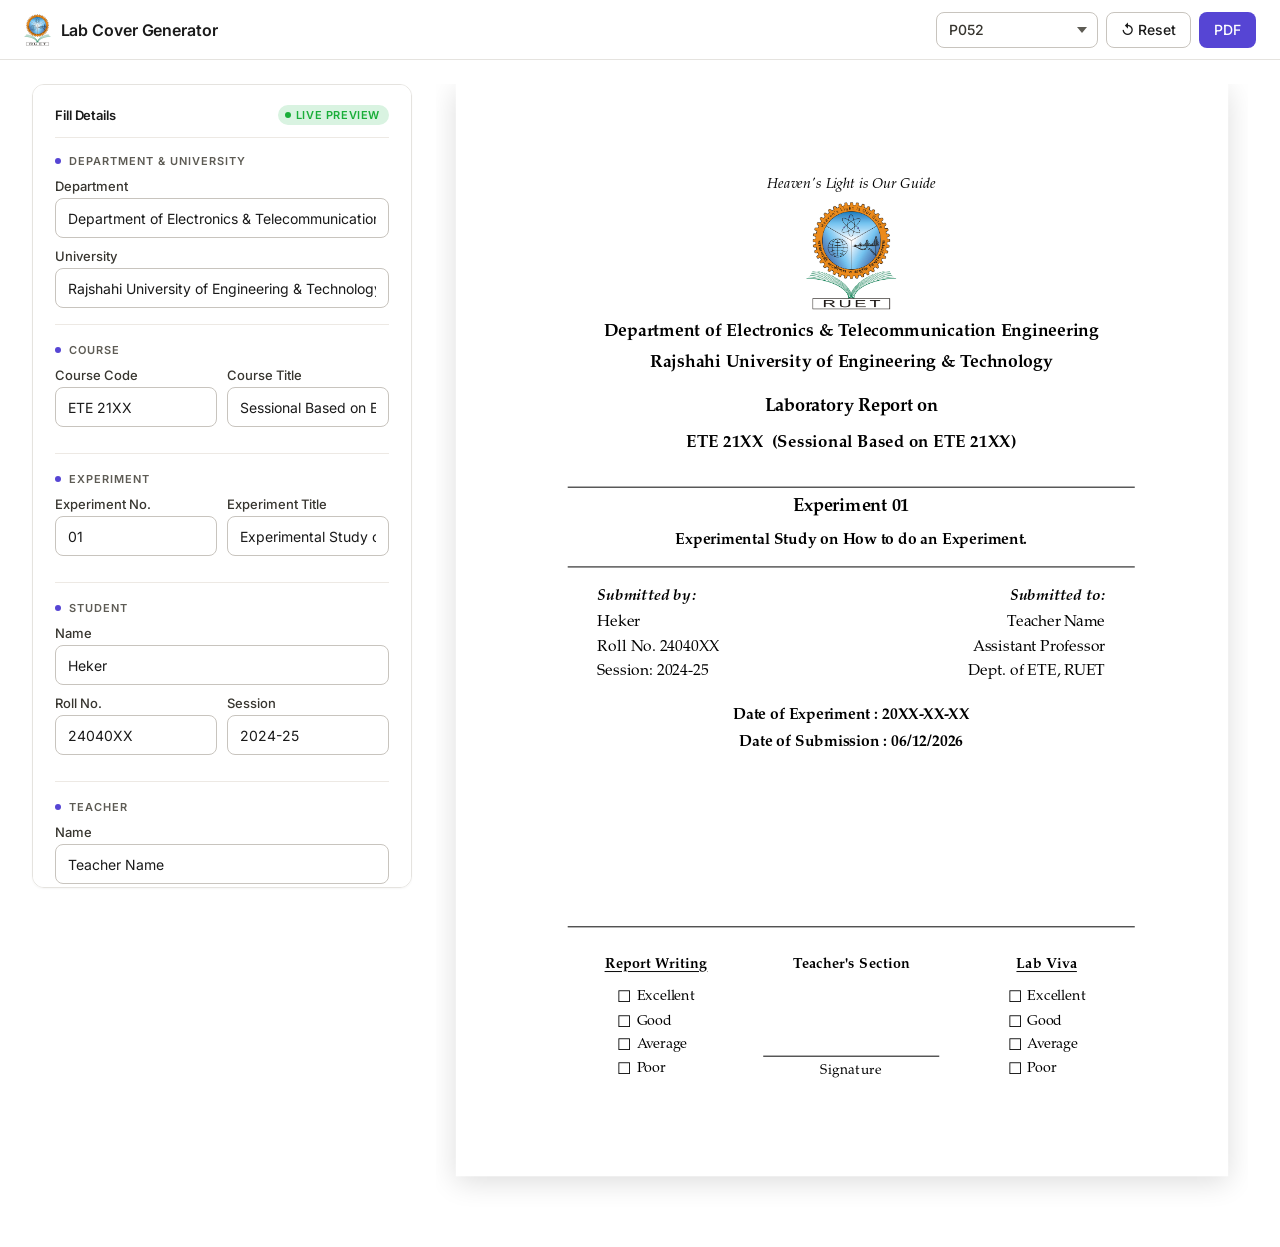
==== index.html @ 8dab1b32 "Add files via upload" ====
<!doctype html>
<html lang="en">
  <head>
    <meta charset="utf-8" />
    <meta name="viewport" content="width=device-width, initial-scale=1.0" />
    <title>RUET Lab Report — Cover Page Generator</title>
    <link rel="icon" type="image/png" sizes="32x32" href="favicon-32.png" />
    <link rel="icon" type="image/png" href="favicon.png" />
    <link rel="apple-touch-icon" sizes="180x180" href="apple-touch-icon.png" />
    <link rel="preconnect" href="https://fonts.googleapis.com" />
    <link rel="preconnect" href="https://fonts.gstatic.com" crossorigin />
    <link
      href="https://fonts.googleapis.com/css2?family=Inter:wght@400;500;600;700;800&display=swap"
      rel="stylesheet"
    />
    <link
      href="https://fonts.googleapis.com/css2?family=Noto+Serif:ital,wght@0,400;0,700;1,400;1,700&display=swap"
      rel="stylesheet"
    />

    <style>
      /* =====================================================================
           FONTS — @font-face using only the files you have
           ===================================================================== */

      /* ---- Noto Serif (only regular .ttf) ---- */
      @font-face {
        font-family: "Noto Serif";
        src:
          local("Noto Serif"),
          url("fonts/notoSerif/notoserif.ttf") format("truetype");
        font-weight: 400;
        font-style: normal;
      }
      /* Bold, italic, bolditalic will be synthesized by the browser if needed */

      /* ---- P052 (all four .otf files) ---- */
      @font-face {
        font-family: "P052";
        src: url("fonts/P052/p052-roman.otf") format("opentype");
        font-weight: 400;
        font-style: normal;
      }
      @font-face {
        font-family: "P052";
        src: url("fonts/P052/p052-bold.otf") format("opentype");
        font-weight: 700;
        font-style: normal;
      }
      @font-face {
        font-family: "P052";
        src: url("fonts/P052/p052-italic.otf") format("opentype");
        font-weight: 400;
        font-style: italic;
      }
      @font-face {
        font-family: "P052";
        src: url("fonts/P052/p052-bolditalic.otf") format("opentype");
        font-weight: 700;
        font-style: italic;
      }

      /* ---- Palatino Linotype (only regular .ttf) ---- */
      @font-face {
        font-family: "Palatino Linotype";
        src:
          local("Palatino Linotype"),
          local("Palatino"),
          url("fonts/Palatino/palatino.ttf") format("truetype");
        font-weight: 400;
        font-style: normal;
      }
      /* Bold/italic fallback to system or synthesized */

      /* ---- TeX Gyre Pagella (all four .otf files) ---- */
      @font-face {
        font-family: "TeX Gyre Pagella";
        src: url("fonts/TexGyrePagella/texgyrepage-regular.otf")
          format("opentype");
        font-weight: 400;
        font-style: normal;
      }
      @font-face {
        font-family: "TeX Gyre Pagella";
        src: url("fonts/TexGyrePagella/texgyrepagella-bold.otf")
          format("opentype");
        font-weight: 700;
        font-style: normal;
      }
      @font-face {
        font-family: "TeX Gyre Pagella";
        src: url("fonts/TexGyrePagella/texgyrepage-italic.otf")
          format("opentype");
        font-weight: 400;
        font-style: italic;
      }
      @font-face {
        font-family: "TeX Gyre Pagella";
        src: url("fonts/TexGyrePagella/texgyrepagella-bolditalic.otf")
          format("opentype");
        font-weight: 700;
        font-style: italic;
      }

      /* =====================================================================
           GLOBAL RESET & BASE
           ===================================================================== */
      *,
      *::before,
      *::after {
        box-sizing: border-box;
        margin: 0;
        padding: 0;
      }
      html {
        scroll-behavior: smooth;
        -webkit-text-size-adjust: 100%;
      }
      body {
        font-family: "Inter", -apple-system, system-ui, "Segoe UI", Helvetica, sans-serif;
        color: #37352f;
        min-height: 100vh;
        background: #ffffff;
      }

      /* =====================================================================
           TOOLBAR — Notion white sticky nav
           ===================================================================== */
      .toolbar {
        position: sticky;
        top: 0;
        z-index: 100;
        display: flex;
        flex-wrap: wrap;
        align-items: center;
        gap: 10px 16px;
        padding: 10px 24px;
        background: #ffffff;
        color: #37352f;
        box-shadow: none;
        min-height: 60px;
        border-bottom: 1px solid #e5e3df;
      }
      .toolbar::before { display: none; }
      .toolbar > * { position: relative; }
      .toolbar-brand {
        display: flex;
        align-items: center;
        gap: 10px;
        flex: 1 1 200px;
        min-width: 0;
      }
      .toolbar-brand .brand-logo {
        height: 32px;
        width: auto;
        display: block;
        flex-shrink: 0;
        object-fit: contain;
      }
      .toolbar h1 {
        font-size: 16px;
        font-weight: 600;
        margin: 0;
        letter-spacing: -0.1px;
        white-space: nowrap;
        overflow: hidden;
        text-overflow: ellipsis;
        color: #1a1a1a;
        background: none;
        -webkit-background-clip: initial;
        background-clip: initial;
      }
      .toolbar-actions {
        display: flex;
        flex-wrap: wrap;
        align-items: center;
        gap: 8px;
        margin-left: auto;
      }
      .toolbar select {
        font: inherit;
        font-size: 14px;
        font-weight: 500;
        padding: 6px 32px 6px 12px;
        border-radius: 8px;
        border: 1px solid #c8c4be;
        background: #ffffff;
        color: #37352f;
        cursor: pointer;
        appearance: none;
        -webkit-appearance: none;
        background-image: url("data:image/svg+xml,%3Csvg xmlns='http://www.w3.org/2000/svg' width='10' height='6'%3E%3Cpath d='M0 0l5 6 5-6z' fill='%235d5b54'/%3E%3C/svg%3E");
        background-repeat: no-repeat;
        background-position: right 10px center;
        min-width: 160px;
        max-width: 220px;
        height: 36px;
        transition: border-color 0.15s, box-shadow 0.15s;
      }
      .toolbar select:hover {
        border-color: #a4a097;
      }
      .toolbar select:focus {
        outline: none;
        border-color: #5645d4;
        box-shadow: 0 0 0 3px rgba(86, 69, 212, 0.18);
      }
      .toolbar select option {
        background: #ffffff;
        color: #1a1a1a;
      }
      .toolbar button {
        font: inherit;
        font-size: 14px;
        font-weight: 500;
        border: 1px solid transparent;
        padding: 6px 14px;
        border-radius: 8px;
        cursor: pointer;
        transition: background 0.15s, border-color 0.15s, color 0.15s;
        white-space: nowrap;
        flex-shrink: 0;
        height: 36px;
        letter-spacing: 0;
      }
      .toolbar button:active {
        transform: none;
      }
      .toolbar .btn-primary {
        background: #5645d4;
        color: #ffffff;
        box-shadow: none;
      }
      .toolbar .btn-primary:hover {
        background: #4534b3;
        box-shadow: none;
      }
      .toolbar .btn-secondary {
        background: transparent;
        color: #1a1a1a;
        border-color: #c8c4be;
      }
      .toolbar .btn-secondary:hover {
        background: #f6f5f4;
        border-color: #a4a097;
      }

      /* =====================================================================
           WORKSPACE
           ===================================================================== */
      .workspace {
        display: grid;
        grid-template-columns: 380px 1fr;
        gap: 24px;
        padding: 24px 32px 40px;
        max-width: 1480px;
        margin: 0 auto;
        align-items: start;
        background: #ffffff;
      }

      /* =====================================================================
           FORM PANEL — Notion white card
           ===================================================================== */
      .form-panel {
        background: #ffffff;
        backdrop-filter: none;
        -webkit-backdrop-filter: none;
        border-radius: 12px;
        box-shadow: rgba(15, 15, 15, 0.04) 0px 1px 2px 0px;
        padding: 20px 22px 22px;
        position: sticky;
        top: 76px;
        max-height: calc(100vh - 96px);
        overflow-y: auto;
        border: 1px solid #e5e3df;
      }
      .form-panel::-webkit-scrollbar {
        width: 6px;
      }
      .form-panel::-webkit-scrollbar-track {
        background: transparent;
      }
      .form-panel::-webkit-scrollbar-thumb {
        background: #c8c4be;
        border-radius: 6px;
      }

      .form-panel .panel-header {
        display: flex;
        align-items: center;
        justify-content: space-between;
        margin-bottom: 16px;
        padding-bottom: 12px;
        border-bottom: 1px solid #ede9e4;
      }
      .form-panel .panel-header h2 {
        font-size: 13px;
        text-transform: none;
        letter-spacing: -0.1px;
        color: #1a1a1a;
        font-weight: 600;
        margin: 0;
        display: flex;
        align-items: center;
        gap: 0;
      }
      .form-panel .panel-header h2::before {
        content: none;
      }
      .form-panel .panel-header .count-badge {
        font-size: 11px;
        font-weight: 600;
        text-transform: uppercase;
        letter-spacing: 0.6px;
        background: #d9f3e1;
        color: #1aae39;
        padding: 3px 9px 3px 7px;
        border-radius: 9999px;
        border: none;
        display: inline-flex;
        align-items: center;
        gap: 5px;
      }
      .form-panel .panel-header .count-badge .live-dot {
        width: 6px;
        height: 6px;
        border-radius: 50%;
        background: #1aae39;
        box-shadow: none;
        animation: livePulse 1.8s ease-out infinite;
        flex-shrink: 0;
      }
      @keyframes livePulse {
        0%   { box-shadow: 0 0 0 0 rgba(26, 174, 57, 0.55); }
        70%  { box-shadow: 0 0 0 6px rgba(26, 174, 57, 0); }
        100% { box-shadow: 0 0 0 0 rgba(26, 174, 57, 0); }
      }

      .form-section {
        margin-bottom: 18px;
        padding-bottom: 16px;
        border-bottom: 1px solid #ede9e4;
      }
      .form-section:last-child {
        border-bottom: none;
        margin-bottom: 0;
        padding-bottom: 0;
      }
      .form-section .section-title {
        font-size: 11px;
        font-weight: 600;
        text-transform: uppercase;
        letter-spacing: 1px;
        color: #5d5b54;
        margin-bottom: 10px;
        display: flex;
        align-items: center;
        gap: 8px;
      }
      .form-section .section-title .dot {
        display: inline-block;
        width: 6px;
        height: 6px;
        border-radius: 50%;
        background: #5645d4;
        box-shadow: none;
      }

      .field {
        margin-bottom: 10px;
      }
      .field:last-child {
        margin-bottom: 0;
      }
      .field label {
        display: block;
        font-size: 13px;
        font-weight: 500;
        color: #37352f;
        margin-bottom: 4px;
        letter-spacing: 0;
        text-transform: none;
      }
      .field input[type="text"],
      .field input[type="date"],
      .field textarea,
      .field select {
        width: 100%;
        padding: 9px 12px;
        font: inherit;
        font-size: 14px;
        border: 1px solid #c8c4be;
        border-radius: 8px;
        background: #ffffff;
        transition: border-color 0.15s, box-shadow 0.15s;
        color: #1a1a1a;
        box-shadow: none;
        height: 40px;
      }
      .field input:hover,
      .field textarea:hover,
      .field select:hover {
        border-color: #a4a097;
        background: #ffffff;
      }
      .field input:focus,
      .field textarea:focus,
      .field select:focus {
        outline: none;
        border-color: #5645d4;
        box-shadow: 0 0 0 3px rgba(86, 69, 212, 0.18);
        background: #ffffff;
      }
      .field textarea {
        resize: vertical;
        min-height: 64px;
        font-size: 14px;
        height: auto;
      }
      .field-row {
        display: grid;
        grid-template-columns: 1fr 1fr;
        gap: 10px;
      }

      /* custom radio group — Notion pill-tab style */
      .radio-group {
        display: flex;
        flex-wrap: wrap;
        gap: 6px;
        margin-top: 4px;
      }
      .radio-group label {
        font-size: 13px;
        font-weight: 500;
        color: #5d5b54;
        display: inline-flex;
        align-items: center;
        gap: 6px;
        background: transparent;
        padding: 6px 12px;
        border-radius: 9999px;
        cursor: pointer;
        transition: background 0.15s, color 0.15s, border-color 0.15s;
        user-select: none;
        border: 1px solid #e5e3df;
      }
      .radio-group label:hover {
        background: #f6f5f4;
        color: #1a1a1a;
        border-color: #c8c4be;
      }
      .radio-group input[type="radio"] {
        appearance: none;
        -webkit-appearance: none;
        width: 14px;
        height: 14px;
        border-radius: 50%;
        border: 2px solid #c8c4be;
        margin: 0;
        flex-shrink: 0;
        transition: border-color 0.15s, background 0.15s;
        position: relative;
        cursor: pointer;
      }
      .radio-group input[type="radio"]:checked {
        border-color: #5645d4;
        background: #5645d4;
        box-shadow: none;
      }
      .radio-group input[type="radio"]:checked::after {
        content: "";
        display: block;
        width: 5px;
        height: 5px;
        border-radius: 50%;
        background: #ffffff;
        position: absolute;
        top: 50%;
        left: 50%;
        transform: translate(-50%, -50%);
      }
      .radio-group label:has(input:checked) {
        background: #1a1a1a;
        border-color: #1a1a1a;
        color: #ffffff;
      }
      .radio-group label:has(input:checked) input[type="radio"] {
        border-color: #ffffff;
        background: #ffffff;
      }
      .radio-group label:has(input:checked) input[type="radio"]::after {
        background: #1a1a1a;
      }

      /* =====================================================================
           PREVIEW (unchanged)
           ===================================================================== */
      .preview-wrap {
        display: flex;
        justify-content: center;
        align-items: flex-start;
        width: 100%;
        min-width: 0;
        overflow: hidden;
      }
      .preview-scaler {
        width: 100%;
        display: flex;
        justify-content: center;
        align-items: flex-start;
        transition: transform 0.05s;
        overflow: visible;
      }

      .page {
        width: 210mm;
        min-height: 297mm;
        padding: 1in 1in 1in 1.2in;
        background: #fff;
        box-shadow: 0 6px 28px rgba(0, 0, 0, 0.14);
        font-family: "Noto Serif", "Times New Roman", serif;
        font-size: 12pt;
        line-height: 1.6;
        color: #000;
        display: flex;
        flex-direction: column;
        transform-origin: top center;
        flex-shrink: 0;
      }

      /* --- top block --- */
      .top-block {
        text-align: center;
      }
      .motto {
        font-style: italic;
        font-size: 11pt;
        margin: 0 0 0.2cm 0;
        line-height: 1.1;
      }
      .logo {
        display: block;
        margin: 0 auto 0.2cm;
        width: 2.5cm;
        height: auto;
      }
      .dept,
      .uni {
        font-size: 13.5pt;
        font-weight: 700;
        line-height: 1.75;
        margin: 0;
      }
      .lab-report-on {
        font-size: 14pt;
        font-weight: 700;
        margin: 0.4cm 0 0.2cm;
      }
      .course-line {
        font-size: 13pt;
        font-weight: 700;
        margin: 0 0 0.8cm;
      }

      .hr-rule {
        border: 0;
        border-top: 1pt solid #000;
        margin: 0;
        height: 0;
      }

      /* --- chapter --- */
      .chapter {
        text-align: center;
        padding: 0.25cm 0;
      }
      .chapter .label {
        font-size: 14pt;
        font-weight: 700;
        line-height: 1.25;
      }
      .chapter .title {
        font-size: 12pt;
        font-weight: 700;
        display: block;
        margin-top: 4pt;
        line-height: 1.6;
        padding: 0.1cm 0.1cm;
        max-width: 100%;
        word-break: break-word;
      }

      /* --- submitted --- */
      .submitted-row {
        display: flex;
        justify-content: space-between;
        margin-top: 0.5cm;
        width: 100%;
      }
      .submitted-row .col {
        width: 46%;
      }
      .submitted-row .col.left {
        text-align: left;
        padding-left: 0.8cm;
      }
      .submitted-row .col.right {
        text-align: right;
        padding-right: 0.8cm;
      }
      .submitted-row em {
        font-style: italic;
        font-weight: 700;
      }

      /* --- dates --- */
      .dates {
        margin-top: 0.5cm;
        text-align: center;
        font-weight: 700;
      }
      .dates p {
        margin: 0;
      }
      .dates p + p {
        margin-top: 2pt;
      }

      .grow {
        flex: 1 1 auto;
        min-height: 4cm;
      }

      /* --- three-col --- */
      .three-col {
        display: grid;
        grid-template-columns: 1fr 1fr 1fr;
        gap: 20px;
        border-top: 1pt solid #000;
        padding-top: 20pt;
        margin-top: 0.2cm;
        text-align: center;
      }
      .three-col h4 {
        text-align: center;
        margin: 0 0 6pt 0;
        font-size: 11pt;
        font-weight: 700;
        letter-spacing: 0.2pt;
      }
      .three-col h4.under {
        text-decoration: underline;
        text-underline-offset: 2.5pt;
      }
      .three-col ul {
        list-style: none;
        padding: 0;
        margin: 0;
        display: inline-block;
        text-align: left;
      }
      .three-col li {
        position: relative;
        padding-left: 20px;
        margin: 2pt 0;
        line-height: 1.5;
        font-size: 11pt;
        text-align: left;
        white-space: nowrap;
      }
      .three-col li::before {
        content: "\2610";
        position: absolute;
        left: 0;
        top: 0;
        font-size: 12pt;
        line-height: 1.5;
        color: #000;
      }
      .three-col li.checked::before {
        content: "\2611";
      }

      .sig-col {
        display: flex;
        flex-direction: column;
        align-items: center;
        justify-content: flex-start;
        height: 100%;
      }
      .sig-col .sig-spacer {
        flex: 1 1 auto;
        min-height: 1.8cm;
      }
      .sig-col .sig-line {
        border-top: 1pt solid #000;
        text-align: center;
        font-size: 10.5pt;
        padding-top: 3pt;
        width: 100%;
        letter-spacing: 0.3pt;
        font-weight: 400;
      }

      /* =====================================================================
           RESPONSIVE
           ===================================================================== */
      @media (max-width: 1024px) {
        .workspace {
          grid-template-columns: 340px 1fr;
          gap: 20px;
          padding: 20px 20px 32px;
        }
        .form-panel {
          padding: 18px 18px 20px;
          top: 72px;
          max-height: calc(100vh - 92px);
        }
        .page {
          padding: 0.8in 0.8in 0.8in 1in;
          font-size: 11.5pt;
        }
        .chapter .title {
          padding: 0.1cm 0.1cm;
        }
      }

      @media (max-width: 820px) {
        .workspace {
          grid-template-columns: 1fr;
          gap: 22px;
          padding: 16px 16px 26px;
        }
        .form-panel {
          position: static;
          max-height: none;
          overflow-y: visible;
          padding: 18px 18px 22px;
          order: 1;
          border-radius: 12px;
        }
        .preview-wrap {
          order: 2;
          padding: 0 0 12px;
          width: 100%;
        }
        .page {
          width: 210mm;
          min-height: 297mm;
          padding: 1in 1in 1in 1.2in;
          font-size: 12pt;
          box-shadow: 0 2px 12px rgba(0, 0, 0, 0.1);
          transform: none !important;
          margin: 0;
          flex-shrink: 0;
        }
        .preview-scaler {
          width: auto;
          display: flex;
          justify-content: center;
          transform-origin: top center;
        }

        /* Toolbar: single row, brand + controls wrap nicely */
        .toolbar {
          padding: 10px 14px;
          gap: 10px;
          align-items: center;
        }
        .toolbar-brand {
          flex: 1 1 auto;
          min-width: 0;
          gap: 8px;
        }
        .toolbar-brand .brand-logo {
          height: 28px;
        }
        .toolbar h1 {
          font-size: 14px;
          line-height: 1.2;
          white-space: nowrap;
          overflow: hidden;
          text-overflow: ellipsis;
        }
        .toolbar-actions {
          flex: 0 0 auto;
          margin-left: 0;
          gap: 6px;
          flex-wrap: nowrap;
        }
        .toolbar select {
          font-size: 12.5px;
          min-width: 0;
          width: auto;
          max-width: 160px;
          padding: 5px 26px 5px 10px;
          background-position: right 8px center;
          background-size: 8px 5px;
          height: 32px;
          border-radius: 6px;
        }
        .toolbar button {
          font-size: 12.5px;
          padding: 5px 12px;
          height: 32px;
          border-radius: 6px;
        }

        .field-row {
          grid-template-columns: 1fr 1fr;
          gap: 10px;
        }
        .three-col {
          gap: 12px;
          padding-top: 14pt;
        }
        .three-col li {
          font-size: 10.5pt;
          padding-left: 18px;
        }
        .three-col li::before {
          font-size: 11pt;
        }
        .sig-col .sig-spacer {
          min-height: 1.4cm;
        }
        .submitted-row .col {
          width: 48%;
        }
        .submitted-row .col.left {
          padding-left: 0.4cm;
        }
        .submitted-row .col.right {
          padding-right: 0.4cm;
        }
        .chapter .title {
          padding: 0.1cm 0.1cm;
        }
      }

      @media (max-width: 560px) {
        /* Two-row toolbar: brand on row 1, controls on row 2, full-width */
        .toolbar {
          flex-direction: column;
          align-items: stretch;
          padding: 10px 12px;
          gap: 8px;
          min-height: 0;
        }
        .toolbar-brand {
          display: flex;
          align-items: center;
          justify-content: flex-start;
          gap: 8px;
          width: 100%;
          flex: 0 0 auto;
        }
        .toolbar-brand .brand-logo {
          height: 26px;
          width: auto;
        }
        .toolbar h1 {
          font-size: 14px;
          white-space: nowrap;
          overflow: hidden;
          text-overflow: ellipsis;
          line-height: 1.2;
        }
        .toolbar-actions {
          display: grid;
          grid-template-columns: 1fr auto auto;
          gap: 6px;
          width: 100%;
          margin-left: 0;
        }
        .toolbar select {
          width: 100%;
          min-width: 0;
          max-width: none;
          font-size: 13px;
          padding: 6px 28px 6px 12px;
          height: 36px;
          border-radius: 8px;
        }
        .toolbar button {
          font-size: 13px;
          padding: 6px 14px;
          height: 36px;
          border-radius: 8px;
        }
      }

      @media (max-width: 380px) {
        /* Even tighter: PDF button goes full-width on its own row */
        .toolbar {
          padding: 8px 10px;
        }
        .toolbar-brand .brand-logo {
          height: 24px;
        }
        .toolbar h1 {
          font-size: 13px;
        }
        .toolbar-actions {
          grid-template-columns: 1fr auto;
          gap: 6px;
        }
        .toolbar-actions #printBtn {
          grid-column: 1 / -1;
          width: 100%;
        }
      }

      /* =====================================================================
           PRINT (unchanged)
           ===================================================================== */
      @page {
        size: A4;
        margin: 0;
      }
      @media print {
        html,
        body {
          background: #fff;
          margin: 0;
          padding: 0;
        }
        .toolbar,
        .form-panel {
          display: none !important;
        }
        .workspace {
          display: block;
          padding: 0;
          margin: 0;
          max-width: none;
        }
        .preview-wrap {
          display: block;
          padding: 0;
          margin: 0;
          overflow: visible !important;
        }
        .preview-scaler {
          transform: none !important;
          width: auto !important;
          display: block;
          overflow: visible !important;
        }
        .page {
          width: 210mm;
          min-height: 297mm;
          height: 297mm;
          overflow: hidden;
          box-shadow: none;
          margin: 0 auto;
          padding: 1in 1in 1in 1.2in;
          page-break-after: avoid;
          border-radius: 0;
          font-size: 12pt;
          transform: scale(0.96) !important;
          transform-origin: top center !important;
          box-sizing: border-box;
        }
        .grow {
          min-height: 2.5cm;
        }
        .three-col {
          padding-top: 14pt;
          margin-top: 0.1cm;
          gap: 16px;
        }
        .submitted-row {
          flex-direction: row !important;
          flex-wrap: nowrap !important;
          justify-content: space-between;
          margin-top: 0.3cm;
        }
        .submitted-row .col {
          width: 48% !important;
          text-align: left !important;
          padding: 0 !important;
        }
        .submitted-row .col.left {
          padding-left: 0.8cm !important;
          padding-right: 0 !important;
          text-align: left !important;
        }
        .submitted-row .col.right {
          padding-right: 0.8cm !important;
          padding-left: 0 !important;
          text-align: right !important;
        }
        .dates {
          margin-top: 0.3cm;
        }
        .chapter {
          padding: 0.15cm 0;
        }
        .lab-report-on {
          margin: 0.3cm 0 0.15cm;
        }
        .course-line {
          margin-bottom: 0.5cm;
        }
        .three-col li.checked::before {
          content: "\2611";
        }
        .three-col li::before {
          content: "\2610";
        }
        .chapter .title {
          padding: 0.1cm 0;
        }
      }
    </style>
  </head>
  <body>
    <!-- ============================================================
    TOOLBAR
    ============================================================ -->
    <header class="toolbar" id="toolbar">
      <div class="toolbar-brand">
        <img src="ruet-nav.png" alt="RUET" class="brand-logo" />
        <h1>Lab Cover Generator</h1>
      </div>
      <div class="toolbar-actions">
        <select id="fontSelector" aria-label="Font family">
          <option value="Noto Serif">Noto Serif</option>
          <option value="TeX Gyre Pagella">TeX Gyre Pagella</option>
          <option value="Palatino Linotype">Palatino Linotype</option>
          <option value="P052" selected>P052</option>
          <option value="custom">Custom Font</option>
        </select>
        <button class="btn-secondary" id="resetBtn" type="button">
          ↺ Reset
        </button>
        <button class="btn-primary" id="printBtn" type="button">PDF</button>
      </div>
    </header>

    <!-- ============================================================
    WORKSPACE
    ============================================================ -->
    <div class="workspace" id="workspace">
      <!-- ======== FORM PANEL ======== -->
      <aside class="form-panel" id="formPanel">
        <div class="panel-header">
          <h2>Fill Details</h2>
          <span class="count-badge"><span class="live-dot"></span>Live Preview</span>
        </div>

        <!-- Dept & Uni -->
        <div class="form-section">
          <div class="section-title">
            <span class="dot"></span>Department &amp; University
          </div>
          <div class="field">
            <label for="Dept">Department</label>
            <input
              type="text"
              id="Dept"
              value="Department of Electronics &amp; Telecommunication Engineering"
            />
          </div>
          <div class="field">
            <label for="University">University</label>
            <input
              type="text"
              id="University"
              value="Rajshahi University of Engineering &amp; Technology"
            />
          </div>
        </div>

        <!-- Course -->
        <div class="form-section">
          <div class="section-title"><span class="dot"></span>Course</div>
          <div class="field-row">
            <div class="field">
              <label for="CourseCode">Course Code</label>
              <input type="text" id="CourseCode" value="ETE 21XX" />
            </div>
            <div class="field">
              <label for="CourseTitle">Course Title</label>
              <input
                type="text"
                id="CourseTitle"
                value="Sessional Based on ETE 21XX"
              />
            </div>
          </div>
        </div>

        <!-- Experiment -->
        <div class="form-section">
          <div class="section-title"><span class="dot"></span>Experiment</div>
          <div class="field-row">
            <div class="field">
              <label for="ExpNo">Experiment No.</label>
              <input type="text" id="ExpNo" value="01" />
            </div>
            <div class="field">
              <label for="ExpName">Experiment Title</label>
              <input
                type="text"
                id="ExpName"
                value="Experimental Study on How to do an Experiment."
              />
            </div>
          </div>
        </div>

        <!-- Student -->
        <div class="form-section">
          <div class="section-title"><span class="dot"></span>Student</div>
          <div class="field">
            <label for="StudentName">Name</label>
            <input type="text" id="StudentName" value="Heker" />
          </div>
          <div class="field-row">
            <div class="field">
              <label for="StudentRoll">Roll No.</label>
              <input type="text" id="StudentRoll" value="24040XX" />
            </div>
            <div class="field">
              <label for="StudentSession">Session</label>
              <input type="text" id="StudentSession" value="2024-25" />
            </div>
          </div>
        </div>

        <!-- Teacher -->
        <div class="form-section">
          <div class="section-title"><span class="dot"></span>Teacher</div>
          <div class="field">
            <label for="Teacher">Name</label>
            <input type="text" id="Teacher" value="Teacher Name" />
          </div>
          <div class="field">
            <label for="Designation">Designation</label>
            <input type="text" id="Designation" value="Assistant Professor" />
          </div>
          <div class="field">
            <label for="TDept">Department (teacher)</label>
            <input type="text" id="TDept" value="Dept. of ETE, RUET" />
          </div>
        </div>

        <!-- Dates -->
        <div class="form-section">
          <div class="section-title"><span class="dot"></span>Dates</div>
          <div class="field-row">
            <div class="field">
              <label for="DateExp">Date of Experiment</label>
              <input type="date" id="DateExp" value="" />
            </div>
            <div class="field">
              <label for="DateSub">Date of Submission</label>
              <input type="date" id="DateSub" />
            </div>
          </div>
        </div>

        <!-- Evaluation — NO checked attribute on any radio -->
        <div
          class="form-section"
          style="border-bottom: none; margin-bottom: 0; padding-bottom: 0"
        >
          <div class="section-title"><span class="dot"></span>Evaluation</div>
          <div class="field">
            <label>Report Writing</label>
            <div class="radio-group" id="reportGroup">
              <label
                ><input type="radio" name="report" value="Excellent" />
                Excellent</label
              >
              <label
                ><input type="radio" name="report" value="Good" /> Good</label
              >
              <label
                ><input type="radio" name="report" value="Average" />
                Average</label
              >
              <label
                ><input type="radio" name="report" value="Poor" /> Poor</label
              >
            </div>
          </div>
          <div class="field" style="margin-bottom: 0">
            <label>Lab Viva</label>
            <div class="radio-group" id="vivaGroup">
              <label
                ><input type="radio" name="viva" value="Excellent" />
                Excellent</label
              >
              <label
                ><input type="radio" name="viva" value="Good" /> Good</label
              >
              <label
                ><input type="radio" name="viva" value="Average" />
                Average</label
              >
              <label
                ><input type="radio" name="viva" value="Poor" /> Poor</label
              >
            </div>
          </div>
        </div>
        <!-- Custom Font -->
        <div class="form-section" id="customFontSection" style="display: none">
          <div class="section-title"><span class="dot"></span>Custom Font</div>
          <div class="field">
            <label for="customFontUrl">Google Font URL</label>
            <input
              type="text"
              id="customFontUrl"
              placeholder="https://fonts.googleapis.com/css2?family=Inter&display=swap"
            />
            <small
              style="
                display: block;
                font-size: 10px;
                color: #666;
                margin-top: 4px;
              "
            >
              Example:
              https://fonts.googleapis.com/css2?family=Roboto&display=swap
            </small>
          </div>
        </div>
      </aside>

      <!-- ======== PREVIEW ======== -->
      <main class="preview-wrap" id="previewWrap">
        <div class="preview-scaler" id="previewScaler">
          <div class="page" id="page">
            <div class="top-block">
              <p class="motto">Heaven's Light is Our Guide</p>
              <img
                class="logo"
                src="ruet_logo.png"
                alt="RUET logo"
                id="logoImg"
              />
              <p class="dept" id="oDept"></p>
              <p class="uni" id="oUniversity"></p>
              <p class="lab-report-on">Laboratory Report on</p>
              <p class="course-line">
                <span id="oCourseCode"></span>
                &nbsp;(<span id="oCourseTitle"></span>)
              </p>
            </div>

            <hr class="hr-rule" />

            <div class="chapter">
              <div class="label">Experiment <span id="oExpNo"></span></div>
              <span class="title" id="oExpName"></span>
            </div>

            <hr class="hr-rule" />

            <div class="submitted-row">
              <div class="col left">
                <em>Submitted by:</em><br />
                <span id="oStudentName"></span><br />
                Roll No. <span id="oStudentRoll"></span><br />
                Session: <span id="oStudentSession"></span>
              </div>
              <div class="col right">
                <em>Submitted to:</em><br />
                <span id="oTeacher"></span><br />
                <span id="oDesignation"></span><br />
                <span id="oTDept"></span>
              </div>
            </div>

            <div class="dates">
              <p>Date of Experiment : <span id="oDateExp"></span></p>
              <p>Date of Submission : <span id="oDateSub"></span></p>
            </div>

            <div class="grow"></div>

            <!-- THREE-COL BOTTOM -->
            <div class="three-col">
              <!-- LEFT: Report Writing -->
              <div>
                <h4 class="under">Report Writing</h4>
                <ul>
                  <li data-k="Excellent">Excellent</li>
                  <li data-k="Good">Good</li>
                  <li data-k="Average">Average</li>
                  <li data-k="Poor">Poor</li>
                </ul>
              </div>
              <!-- MIDDLE: Teacher's Section -->
              <div class="sig-col">
                <h4>Teacher's Section</h4>
                <div class="sig-spacer"></div>
                <div class="sig-line">Signature</div>
              </div>
              <!-- RIGHT: Lab Viva -->
              <div>
                <h4 class="under">Lab Viva</h4>
                <ul>
                  <li data-k="Excellent">Excellent</li>
                  <li data-k="Good">Good</li>
                  <li data-k="Average">Average</li>
                  <li data-k="Poor">Poor</li>
                </ul>
              </div>
            </div>
            <!-- /three-col -->
          </div>
          <!-- /page -->
        </div>
        <!-- /preview-scaler -->
      </main>
      <!-- /preview-wrap -->
    </div>
    <!-- /workspace -->

    <!-- ============================================================
    JAVASCRIPT (unchanged)
    ============================================================ -->
    <script>
      (function () {
        "use strict";

        // ── helpers ──────────────────────────────────────────────
        const $ = (id) => document.getElementById(id);
        const qs = (sel, ctx) => (ctx || document).querySelector(sel);
        const qsa = (sel, ctx) => (ctx || document).querySelectorAll(sel);

        // ── DOM refs ──────────────────────────────────────────────
        const page = $("page");
        const scaler = $("previewScaler");
        const previewWrap = $("previewWrap");
        const dateSubInput = $("DateSub");

        // text bindings: source id → output id
        const textBindings = {
          Dept: "oDept",
          University: "oUniversity",
          CourseCode: "oCourseCode",
          CourseTitle: "oCourseTitle",
          ExpNo: "oExpNo",
          ExpName: "oExpName",
          StudentName: "oStudentName",
          StudentRoll: "oStudentRoll",
          StudentSession: "oStudentSession",
          Teacher: "oTeacher",
          Designation: "oDesignation",
          TDept: "oTDept",
          DateExp: "oDateExp",
          DateSub: "oDateSub",
        };

        // ── format date ──────────────────────────────────────────
        function fmt(iso) {
          if (!iso) return "20XX-XX-XX";
          const parts = iso.split("-");
          if (parts.length !== 3) return iso;
          return `${parts[2]}/${parts[1]}/${parts[0]}`;
        }

        // ── sync text fields ─────────────────────────────────────
        function syncText() {
          for (const [src, dst] of Object.entries(textBindings)) {
            const el = $(src);
            const out = $(dst);
            if (!el || !out) continue;
            const raw = el.value;
            out.textContent =
              src === "DateExp" || src === "DateSub" ? fmt(raw) : raw;
          }
        }

        // ── sync radio groups ────────────────────────────────────
        function syncChecks(group, containerSel) {
          const checked = qs(`input[name="${group}"]:checked`);
          const value = checked ? checked.value : null;
          const items = qsa(`li[data-k]`, qs(containerSel));
          items.forEach((li) => {
            li.classList.toggle("checked", li.dataset.k === value);
          });
        }

        function syncAll() {
          syncText();
          syncChecks("report", ".three-col > div:nth-child(1)");
          syncChecks("viva", ".three-col > div:nth-child(3)");
        }

        // ── font selector ────────────────────────────────────────
        const fontSelect = $("fontSelector");
        let currentFont = "Noto Serif";

        function applyFont(family) {
          currentFont = family;
          page.style.fontFamily = `'${family}', 'Times New Roman', serif`;
        }

        fontSelect.addEventListener("change", function () {
          const customSection = document.getElementById("customFontSection");
          if (this.value === "custom") {
            customSection.style.display = "block";
            // Don't apply font yet, wait for user to paste URL
          } else {
            customSection.style.display = "none";
            applyFont(this.value);
            requestAnimationFrame(updateScale);
          }
        });
        const customFontUrl = document.getElementById("customFontUrl");

        customFontUrl.addEventListener("change", function () {
          const url = this.value.trim();
          if (url) {
            // Load Google Font
            const link = document.createElement("link");
            link.rel = "stylesheet";
            link.href = url;
            document.head.appendChild(link);

            // Extract font name from URL
            const match = url.match(/family=([^&:]+)/);
            if (match) {
              const fontName = match[1].replace(/\+/g, " ");
              applyFont(fontName);
              requestAnimationFrame(updateScale);
            }
          }
        });

        // Also apply when user presses Enter or types
        customFontUrl.addEventListener("keydown", function (e) {
          if (e.key === "Enter") {
            this.blur();
          }
        });

        // ── reset ──────────────────────────────────────────────────
        const DEFAULTS = {};
        document.querySelectorAll(".form-panel input").forEach((el) => {
          if (el.type === "radio") {
            if (el.checked) DEFAULTS[el.name] = el.value;
          } else {
            DEFAULTS[el.id] = el.value;
          }
        });

        let defaultDateSub = null;

        $("resetBtn").addEventListener("click", function () {
          document.querySelectorAll(".form-panel input").forEach((el) => {
            if (el.type === "radio") {
              el.checked = DEFAULTS[el.name] === el.value;
            } else if (DEFAULTS.hasOwnProperty(el.id)) {
              el.value = DEFAULTS[el.id];
            }
          });
          if (defaultDateSub) {
            dateSubInput.value = defaultDateSub;
          }
          syncAll();
          applyFont(fontSelect.value);
          requestAnimationFrame(updateScale);
        });

        // ── print ──────────────────────────────────────────────────
        $("printBtn").addEventListener("click", function () {
          syncAll();
          window.print();
        });

        // ── live input binding ──────────────────────────────────
        document.querySelectorAll(".form-panel input").forEach((el) => {
          el.addEventListener("input", syncAll);
          el.addEventListener("change", syncAll);
        });

        // ── init ──────────────────────────────────────────────────
        (function init() {
          if (dateSubInput && !dateSubInput.value) {
            const today = new Date();
            const iso = today.toISOString().slice(0, 10);
            dateSubInput.value = iso;
          }
          defaultDateSub = dateSubInput.value;
          applyFont(fontSelect.value);
          syncAll();

          const logo = $("logoImg");
          logo.addEventListener("error", function () {
            this.style.display = "none";
          });
        })();

        // ── scaling function ─────────────────────────────────────
        function updateScale() {
          const containerWidth = previewWrap.clientWidth;
          if (containerWidth <= 0) return;
          const availableWidth = containerWidth - 40;
          const pageNaturalWidth = 210 * 3.7795275591;
          const scale = Math.min(1, availableWidth / pageNaturalWidth);
          scaler.style.transform = `scale(${scale})`;
          scaler.style.transformOrigin = "top center";
          scaler.style.width = `${pageNaturalWidth * scale}px`;
        }

        const ro = new ResizeObserver(() => {
          requestAnimationFrame(updateScale);
        });
        ro.observe(previewWrap);
        window.addEventListener("resize", () => {
          requestAnimationFrame(updateScale);
        });
        requestAnimationFrame(updateScale);
        if (document.fonts) {
          document.fonts.ready.then(() => {
            updateScale();
          });
        }

        const origSyncAll = syncAll;
        syncAll = function () {
          origSyncAll();
          requestAnimationFrame(updateScale);
        };
        window.syncAll = syncAll;

        document.querySelectorAll(".form-panel input").forEach((el) => {
          el.removeEventListener("input", syncAll);
          el.removeEventListener("change", syncAll);
          el.addEventListener("input", syncAll);
          el.addEventListener("change", syncAll);
        });

        fontSelect.addEventListener("change", function () {
          applyFont(this.value);
          requestAnimationFrame(updateScale);
        });

        window.updateScale = updateScale;
      })();
    </script>
    <script data-goatcounter="https://hekerman.goatcounter.com/count" async src="//gc.zgo.at/count.js"></script>
  </body>
</html>
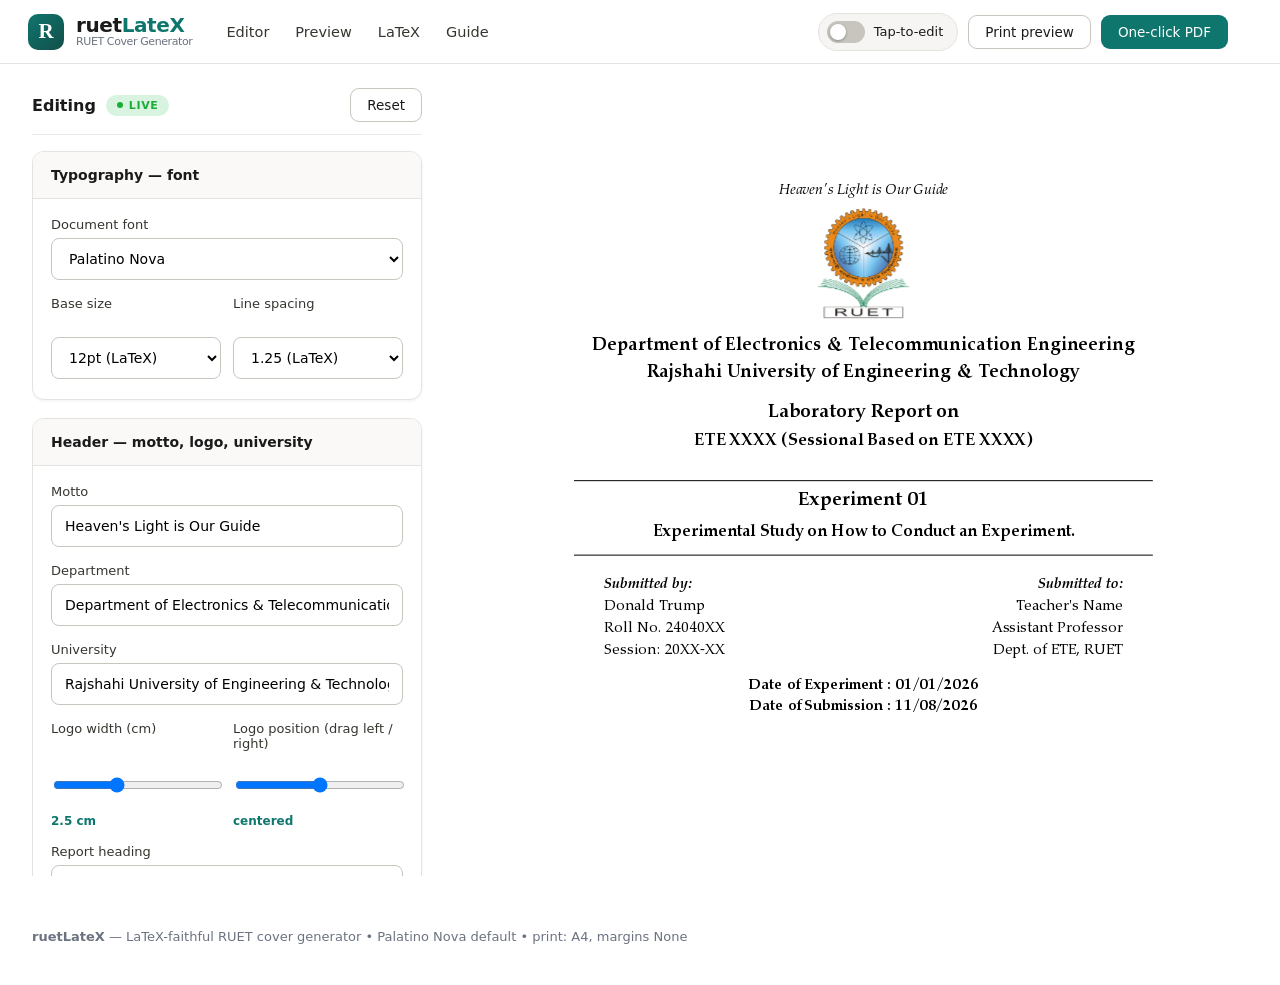
==== commit 5ccfc93d: "LatexCover V1.1" ====
--- a/index.html
+++ b/index.html
@@ -1,1555 +1,304 @@
-<!doctype html>
-<html lang="en">
-  <head>
-    <meta charset="utf-8" />
-    <meta name="viewport" content="width=device-width, initial-scale=1.0" />
-    <title>RUET Lab Report — Cover Page Generator</title>
-    <link rel="icon" type="image/png" sizes="32x32" href="favicon-32.png" />
-    <link rel="icon" type="image/png" href="favicon.png" />
-    <link rel="apple-touch-icon" sizes="180x180" href="apple-touch-icon.png" />
-    <link rel="preconnect" href="https://fonts.googleapis.com" />
-    <link rel="preconnect" href="https://fonts.gstatic.com" crossorigin />
-    <link
-      href="https://fonts.googleapis.com/css2?family=Inter:wght@400;500;600;700;800&display=swap"
-      rel="stylesheet"
-    />
-    <link
-      href="https://fonts.googleapis.com/css2?family=Noto+Serif:ital,wght@0,400;0,700;1,400;1,700&display=swap"
-      rel="stylesheet"
-    />
-
-    <style>
-      /* =====================================================================
-           FONTS — @font-face using only the files you have
-           ===================================================================== */
-
-      /* ---- Noto Serif (only regular .ttf) ---- */
-      @font-face {
-        font-family: "Noto Serif";
-        src:
-          local("Noto Serif"),
-          url("fonts/notoSerif/notoserif.ttf") format("truetype");
-        font-weight: 400;
-        font-style: normal;
-      }
-      /* Bold, italic, bolditalic will be synthesized by the browser if needed */
-
-      /* ---- P052 (all four .otf files) ---- */
-      @font-face {
-        font-family: "P052";
-        src: url("fonts/P052/p052-roman.otf") format("opentype");
-        font-weight: 400;
-        font-style: normal;
-      }
-      @font-face {
-        font-family: "P052";
-        src: url("fonts/P052/p052-bold.otf") format("opentype");
-        font-weight: 700;
-        font-style: normal;
-      }
-      @font-face {
-        font-family: "P052";
-        src: url("fonts/P052/p052-italic.otf") format("opentype");
-        font-weight: 400;
-        font-style: italic;
-      }
-      @font-face {
-        font-family: "P052";
-        src: url("fonts/P052/p052-bolditalic.otf") format("opentype");
-        font-weight: 700;
-        font-style: italic;
-      }
-
-      /* ---- Palatino Linotype (only regular .ttf) ---- */
-      @font-face {
-        font-family: "Palatino Linotype";
-        src:
-          local("Palatino Linotype"),
-          local("Palatino"),
-          url("fonts/Palatino/palatino.ttf") format("truetype");
-        font-weight: 400;
-        font-style: normal;
-      }
-      /* Bold/italic fallback to system or synthesized */
-
-      /* ---- TeX Gyre Pagella (all four .otf files) ---- */
-      @font-face {
-        font-family: "TeX Gyre Pagella";
-        src: url("fonts/TexGyrePagella/texgyrepage-regular.otf")
-          format("opentype");
-        font-weight: 400;
-        font-style: normal;
-      }
-      @font-face {
-        font-family: "TeX Gyre Pagella";
-        src: url("fonts/TexGyrePagella/texgyrepagella-bold.otf")
-          format("opentype");
-        font-weight: 700;
-        font-style: normal;
-      }
-      @font-face {
-        font-family: "TeX Gyre Pagella";
-        src: url("fonts/TexGyrePagella/texgyrepage-italic.otf")
-          format("opentype");
-        font-weight: 400;
-        font-style: italic;
-      }
-      @font-face {
-        font-family: "TeX Gyre Pagella";
-        src: url("fonts/TexGyrePagella/texgyrepagella-bolditalic.otf")
-          format("opentype");
-        font-weight: 700;
-        font-style: italic;
-      }
-
-      /* =====================================================================
-           GLOBAL RESET & BASE
-           ===================================================================== */
-      *,
-      *::before,
-      *::after {
-        box-sizing: border-box;
-        margin: 0;
-        padding: 0;
-      }
-      html {
-        scroll-behavior: smooth;
-        -webkit-text-size-adjust: 100%;
-      }
-      body {
-        font-family: "Inter", -apple-system, system-ui, "Segoe UI", Helvetica, sans-serif;
-        color: #37352f;
-        min-height: 100vh;
-        background: #ffffff;
-      }
-
-      /* =====================================================================
-           TOOLBAR — Notion white sticky nav
-           ===================================================================== */
-      .toolbar {
-        position: sticky;
-        top: 0;
-        z-index: 100;
-        display: flex;
-        flex-wrap: wrap;
-        align-items: center;
-        gap: 10px 16px;
-        padding: 10px 24px;
-        background: #ffffff;
-        color: #37352f;
-        box-shadow: none;
-        min-height: 60px;
-        border-bottom: 1px solid #e5e3df;
-      }
-      .toolbar::before { display: none; }
-      .toolbar > * { position: relative; }
-      .toolbar-brand {
-        display: flex;
-        align-items: center;
-        gap: 10px;
-        flex: 1 1 200px;
-        min-width: 0;
-      }
-      .toolbar-brand .brand-logo {
-        height: 32px;
-        width: auto;
-        display: block;
-        flex-shrink: 0;
-        object-fit: contain;
-      }
-      .toolbar h1 {
-        font-size: 16px;
-        font-weight: 600;
-        margin: 0;
-        letter-spacing: -0.1px;
-        white-space: nowrap;
-        overflow: hidden;
-        text-overflow: ellipsis;
-        color: #1a1a1a;
-        background: none;
-        -webkit-background-clip: initial;
-        background-clip: initial;
-      }
-      .toolbar-actions {
-        display: flex;
-        flex-wrap: wrap;
-        align-items: center;
-        gap: 8px;
-        margin-left: auto;
-      }
-      .toolbar select {
-        font: inherit;
-        font-size: 14px;
-        font-weight: 500;
-        padding: 6px 32px 6px 12px;
-        border-radius: 8px;
-        border: 1px solid #c8c4be;
-        background: #ffffff;
-        color: #37352f;
-        cursor: pointer;
-        appearance: none;
-        -webkit-appearance: none;
-        background-image: url("data:image/svg+xml,%3Csvg xmlns='http://www.w3.org/2000/svg' width='10' height='6'%3E%3Cpath d='M0 0l5 6 5-6z' fill='%235d5b54'/%3E%3C/svg%3E");
-        background-repeat: no-repeat;
-        background-position: right 10px center;
-        min-width: 160px;
-        max-width: 220px;
-        height: 36px;
-        transition: border-color 0.15s, box-shadow 0.15s;
-      }
-      .toolbar select:hover {
-        border-color: #a4a097;
-      }
-      .toolbar select:focus {
-        outline: none;
-        border-color: #5645d4;
-        box-shadow: 0 0 0 3px rgba(86, 69, 212, 0.18);
-      }
-      .toolbar select option {
-        background: #ffffff;
-        color: #1a1a1a;
-      }
-      .toolbar button {
-        font: inherit;
-        font-size: 14px;
-        font-weight: 500;
-        border: 1px solid transparent;
-        padding: 6px 14px;
-        border-radius: 8px;
-        cursor: pointer;
-        transition: background 0.15s, border-color 0.15s, color 0.15s;
-        white-space: nowrap;
-        flex-shrink: 0;
-        height: 36px;
-        letter-spacing: 0;
-      }
-      .toolbar button:active {
-        transform: none;
-      }
-      .toolbar .btn-primary {
-        background: #5645d4;
-        color: #ffffff;
-        box-shadow: none;
-      }
-      .toolbar .btn-primary:hover {
-        background: #4534b3;
-        box-shadow: none;
-      }
-      .toolbar .btn-secondary {
-        background: transparent;
-        color: #1a1a1a;
-        border-color: #c8c4be;
-      }
-      .toolbar .btn-secondary:hover {
-        background: #f6f5f4;
-        border-color: #a4a097;
-      }
-
-      /* =====================================================================
-           WORKSPACE
-           ===================================================================== */
-      .workspace {
-        display: grid;
-        grid-template-columns: 380px 1fr;
-        gap: 24px;
-        padding: 24px 32px 40px;
-        max-width: 1480px;
-        margin: 0 auto;
-        align-items: start;
-        background: #ffffff;
-      }
-
-      /* =====================================================================
-           FORM PANEL — Notion white card
-           ===================================================================== */
-      .form-panel {
-        background: #ffffff;
-        backdrop-filter: none;
-        -webkit-backdrop-filter: none;
-        border-radius: 12px;
-        box-shadow: rgba(15, 15, 15, 0.04) 0px 1px 2px 0px;
-        padding: 20px 22px 22px;
-        position: sticky;
-        top: 76px;
-        max-height: calc(100vh - 96px);
-        overflow-y: auto;
-        border: 1px solid #e5e3df;
-      }
-      .form-panel::-webkit-scrollbar {
-        width: 6px;
-      }
-      .form-panel::-webkit-scrollbar-track {
-        background: transparent;
-      }
-      .form-panel::-webkit-scrollbar-thumb {
-        background: #c8c4be;
-        border-radius: 6px;
-      }
-
-      .form-panel .panel-header {
-        display: flex;
-        align-items: center;
-        justify-content: space-between;
-        margin-bottom: 16px;
-        padding-bottom: 12px;
-        border-bottom: 1px solid #ede9e4;
-      }
-      .form-panel .panel-header h2 {
-        font-size: 13px;
-        text-transform: none;
-        letter-spacing: -0.1px;
-        color: #1a1a1a;
-        font-weight: 600;
-        margin: 0;
-        display: flex;
-        align-items: center;
-        gap: 0;
-      }
-      .form-panel .panel-header h2::before {
-        content: none;
-      }
-      .form-panel .panel-header .count-badge {
-        font-size: 11px;
-        font-weight: 600;
-        text-transform: uppercase;
-        letter-spacing: 0.6px;
-        background: #d9f3e1;
-        color: #1aae39;
-        padding: 3px 9px 3px 7px;
-        border-radius: 9999px;
-        border: none;
-        display: inline-flex;
-        align-items: center;
-        gap: 5px;
-      }
-      .form-panel .panel-header .count-badge .live-dot {
-        width: 6px;
-        height: 6px;
-        border-radius: 50%;
-        background: #1aae39;
-        box-shadow: none;
-        animation: livePulse 1.8s ease-out infinite;
-        flex-shrink: 0;
-      }
-      @keyframes livePulse {
-        0%   { box-shadow: 0 0 0 0 rgba(26, 174, 57, 0.55); }
-        70%  { box-shadow: 0 0 0 6px rgba(26, 174, 57, 0); }
-        100% { box-shadow: 0 0 0 0 rgba(26, 174, 57, 0); }
-      }
-
-      .form-section {
-        margin-bottom: 18px;
-        padding-bottom: 16px;
-        border-bottom: 1px solid #ede9e4;
-      }
-      .form-section:last-child {
-        border-bottom: none;
-        margin-bottom: 0;
-        padding-bottom: 0;
-      }
-      .form-section .section-title {
-        font-size: 11px;
-        font-weight: 600;
-        text-transform: uppercase;
-        letter-spacing: 1px;
-        color: #5d5b54;
-        margin-bottom: 10px;
-        display: flex;
-        align-items: center;
-        gap: 8px;
-      }
-      .form-section .section-title .dot {
-        display: inline-block;
-        width: 6px;
-        height: 6px;
-        border-radius: 50%;
-        background: #5645d4;
-        box-shadow: none;
-      }
-
-      .field {
-        margin-bottom: 10px;
-      }
-      .field:last-child {
-        margin-bottom: 0;
-      }
-      .field label {
-        display: block;
-        font-size: 13px;
-        font-weight: 500;
-        color: #37352f;
-        margin-bottom: 4px;
-        letter-spacing: 0;
-        text-transform: none;
-      }
-      .field input[type="text"],
-      .field input[type="date"],
-      .field textarea,
-      .field select {
-        width: 100%;
-        padding: 9px 12px;
-        font: inherit;
-        font-size: 14px;
-        border: 1px solid #c8c4be;
-        border-radius: 8px;
-        background: #ffffff;
-        transition: border-color 0.15s, box-shadow 0.15s;
-        color: #1a1a1a;
-        box-shadow: none;
-        height: 40px;
-      }
-      .field input:hover,
-      .field textarea:hover,
-      .field select:hover {
-        border-color: #a4a097;
-        background: #ffffff;
-      }
-      .field input:focus,
-      .field textarea:focus,
-      .field select:focus {
-        outline: none;
-        border-color: #5645d4;
-        box-shadow: 0 0 0 3px rgba(86, 69, 212, 0.18);
-        background: #ffffff;
-      }
-      .field textarea {
-        resize: vertical;
-        min-height: 64px;
-        font-size: 14px;
-        height: auto;
-      }
-      .field-row {
-        display: grid;
-        grid-template-columns: 1fr 1fr;
-        gap: 10px;
-      }
-
-      /* custom radio group — Notion pill-tab style */
-      .radio-group {
-        display: flex;
-        flex-wrap: wrap;
-        gap: 6px;
-        margin-top: 4px;
-      }
-      .radio-group label {
-        font-size: 13px;
-        font-weight: 500;
-        color: #5d5b54;
-        display: inline-flex;
-        align-items: center;
-        gap: 6px;
-        background: transparent;
-        padding: 6px 12px;
-        border-radius: 9999px;
-        cursor: pointer;
-        transition: background 0.15s, color 0.15s, border-color 0.15s;
-        user-select: none;
-        border: 1px solid #e5e3df;
-      }
-      .radio-group label:hover {
-        background: #f6f5f4;
-        color: #1a1a1a;
-        border-color: #c8c4be;
-      }
-      .radio-group input[type="radio"] {
-        appearance: none;
-        -webkit-appearance: none;
-        width: 14px;
-        height: 14px;
-        border-radius: 50%;
-        border: 2px solid #c8c4be;
-        margin: 0;
-        flex-shrink: 0;
-        transition: border-color 0.15s, background 0.15s;
-        position: relative;
-        cursor: pointer;
-      }
-      .radio-group input[type="radio"]:checked {
-        border-color: #5645d4;
-        background: #5645d4;
-        box-shadow: none;
-      }
-      .radio-group input[type="radio"]:checked::after {
-        content: "";
-        display: block;
-        width: 5px;
-        height: 5px;
-        border-radius: 50%;
-        background: #ffffff;
-        position: absolute;
-        top: 50%;
-        left: 50%;
-        transform: translate(-50%, -50%);
-      }
-      .radio-group label:has(input:checked) {
-        background: #1a1a1a;
-        border-color: #1a1a1a;
-        color: #ffffff;
-      }
-      .radio-group label:has(input:checked) input[type="radio"] {
-        border-color: #ffffff;
-        background: #ffffff;
-      }
-      .radio-group label:has(input:checked) input[type="radio"]::after {
-        background: #1a1a1a;
-      }
-
-      /* =====================================================================
-           PREVIEW (unchanged)
-           ===================================================================== */
-      .preview-wrap {
-        display: flex;
-        justify-content: center;
-        align-items: flex-start;
-        width: 100%;
-        min-width: 0;
-        overflow: hidden;
-      }
-      .preview-scaler {
-        width: 100%;
-        display: flex;
-        justify-content: center;
-        align-items: flex-start;
-        transition: transform 0.05s;
-        overflow: visible;
-      }
-
-      .page {
-        width: 210mm;
-        min-height: 297mm;
-        padding: 1in 1in 1in 1.2in;
-        background: #fff;
-        box-shadow: 0 6px 28px rgba(0, 0, 0, 0.14);
-        font-family: "Noto Serif", "Times New Roman", serif;
-        font-size: 12pt;
-        line-height: 1.6;
-        color: #000;
-        display: flex;
-        flex-direction: column;
-        transform-origin: top center;
-        flex-shrink: 0;
-      }
-
-      /* --- top block --- */
-      .top-block {
-        text-align: center;
-      }
-      .motto {
-        font-style: italic;
-        font-size: 11pt;
-        margin: 0 0 0.2cm 0;
-        line-height: 1.1;
-      }
-      .logo {
-        display: block;
-        margin: 0 auto 0.2cm;
-        width: 2.5cm;
-        height: auto;
-      }
-      .dept,
-      .uni {
-        font-size: 13.5pt;
-        font-weight: 700;
-        line-height: 1.75;
-        margin: 0;
-      }
-      .lab-report-on {
-        font-size: 14pt;
-        font-weight: 700;
-        margin: 0.4cm 0 0.2cm;
-      }
-      .course-line {
-        font-size: 13pt;
-        font-weight: 700;
-        margin: 0 0 0.8cm;
-      }
-
-      .hr-rule {
-        border: 0;
-        border-top: 1pt solid #000;
-        margin: 0;
-        height: 0;
-      }
-
-      /* --- chapter --- */
-      .chapter {
-        text-align: center;
-        padding: 0.25cm 0;
-      }
-      .chapter .label {
-        font-size: 14pt;
-        font-weight: 700;
-        line-height: 1.25;
-      }
-      .chapter .title {
-        font-size: 12pt;
-        font-weight: 700;
-        display: block;
-        margin-top: 4pt;
-        line-height: 1.6;
-        padding: 0.1cm 0.1cm;
-        max-width: 100%;
-        word-break: break-word;
-      }
-
-      /* --- submitted --- */
-      .submitted-row {
-        display: flex;
-        justify-content: space-between;
-        margin-top: 0.5cm;
-        width: 100%;
-      }
-      .submitted-row .col {
-        width: 46%;
-      }
-      .submitted-row .col.left {
-        text-align: left;
-        padding-left: 0.8cm;
-      }
-      .submitted-row .col.right {
-        text-align: right;
-        padding-right: 0.8cm;
-      }
-      .submitted-row em {
-        font-style: italic;
-        font-weight: 700;
-      }
-
-      /* --- dates --- */
-      .dates {
-        margin-top: 0.5cm;
-        text-align: center;
-        font-weight: 700;
-      }
-      .dates p {
-        margin: 0;
-      }
-      .dates p + p {
-        margin-top: 2pt;
-      }
-
-      .grow {
-        flex: 1 1 auto;
-        min-height: 4cm;
-      }
-
-      /* --- three-col --- */
-      .three-col {
-        display: grid;
-        grid-template-columns: 1fr 1fr 1fr;
-        gap: 20px;
-        border-top: 1pt solid #000;
-        padding-top: 20pt;
-        margin-top: 0.2cm;
-        text-align: center;
-      }
-      .three-col h4 {
-        text-align: center;
-        margin: 0 0 6pt 0;
-        font-size: 11pt;
-        font-weight: 700;
-        letter-spacing: 0.2pt;
-      }
-      .three-col h4.under {
-        text-decoration: underline;
-        text-underline-offset: 2.5pt;
-      }
-      .three-col ul {
-        list-style: none;
-        padding: 0;
-        margin: 0;
-        display: inline-block;
-        text-align: left;
-      }
-      .three-col li {
-        position: relative;
-        padding-left: 20px;
-        margin: 2pt 0;
-        line-height: 1.5;
-        font-size: 11pt;
-        text-align: left;
-        white-space: nowrap;
-      }
-      .three-col li::before {
-        content: "\2610";
-        position: absolute;
-        left: 0;
-        top: 0;
-        font-size: 12pt;
-        line-height: 1.5;
-        color: #000;
-      }
-      .three-col li.checked::before {
-        content: "\2611";
-      }
-
-      .sig-col {
-        display: flex;
-        flex-direction: column;
-        align-items: center;
-        justify-content: flex-start;
-        height: 100%;
-      }
-      .sig-col .sig-spacer {
-        flex: 1 1 auto;
-        min-height: 1.8cm;
-      }
-      .sig-col .sig-line {
-        border-top: 1pt solid #000;
-        text-align: center;
-        font-size: 10.5pt;
-        padding-top: 3pt;
-        width: 100%;
-        letter-spacing: 0.3pt;
-        font-weight: 400;
-      }
-
-      /* =====================================================================
-           RESPONSIVE
-           ===================================================================== */
-      @media (max-width: 1024px) {
-        .workspace {
-          grid-template-columns: 340px 1fr;
-          gap: 20px;
-          padding: 20px 20px 32px;
-        }
-        .form-panel {
-          padding: 18px 18px 20px;
-          top: 72px;
-          max-height: calc(100vh - 92px);
-        }
-        .page {
-          padding: 0.8in 0.8in 0.8in 1in;
-          font-size: 11.5pt;
-        }
-        .chapter .title {
-          padding: 0.1cm 0.1cm;
-        }
-      }
-
-      @media (max-width: 820px) {
-        .workspace {
-          grid-template-columns: 1fr;
-          gap: 22px;
-          padding: 16px 16px 26px;
-        }
-        .form-panel {
-          position: static;
-          max-height: none;
-          overflow-y: visible;
-          padding: 18px 18px 22px;
-          order: 1;
-          border-radius: 12px;
-        }
-        .preview-wrap {
-          order: 2;
-          padding: 0 0 12px;
-          width: 100%;
-        }
-        .page {
-          width: 210mm;
-          min-height: 297mm;
-          padding: 1in 1in 1in 1.2in;
-          font-size: 12pt;
-          box-shadow: 0 2px 12px rgba(0, 0, 0, 0.1);
-          transform: none !important;
-          margin: 0;
-          flex-shrink: 0;
-        }
-        .preview-scaler {
-          width: auto;
-          display: flex;
-          justify-content: center;
-          transform-origin: top center;
-        }
-
-        /* Toolbar: single row, brand + controls wrap nicely */
-        .toolbar {
-          padding: 10px 14px;
-          gap: 10px;
-          align-items: center;
-        }
-        .toolbar-brand {
-          flex: 1 1 auto;
-          min-width: 0;
-          gap: 8px;
-        }
-        .toolbar-brand .brand-logo {
-          height: 28px;
-        }
-        .toolbar h1 {
-          font-size: 14px;
-          line-height: 1.2;
-          white-space: nowrap;
-          overflow: hidden;
-          text-overflow: ellipsis;
-        }
-        .toolbar-actions {
-          flex: 0 0 auto;
-          margin-left: 0;
-          gap: 6px;
-          flex-wrap: nowrap;
-        }
-        .toolbar select {
-          font-size: 12.5px;
-          min-width: 0;
-          width: auto;
-          max-width: 160px;
-          padding: 5px 26px 5px 10px;
-          background-position: right 8px center;
-          background-size: 8px 5px;
-          height: 32px;
-          border-radius: 6px;
-        }
-        .toolbar button {
-          font-size: 12.5px;
-          padding: 5px 12px;
-          height: 32px;
-          border-radius: 6px;
-        }
-
-        .field-row {
-          grid-template-columns: 1fr 1fr;
-          gap: 10px;
-        }
-        .three-col {
-          gap: 12px;
-          padding-top: 14pt;
-        }
-        .three-col li {
-          font-size: 10.5pt;
-          padding-left: 18px;
-        }
-        .three-col li::before {
-          font-size: 11pt;
-        }
-        .sig-col .sig-spacer {
-          min-height: 1.4cm;
-        }
-        .submitted-row .col {
-          width: 48%;
-        }
-        .submitted-row .col.left {
-          padding-left: 0.4cm;
-        }
-        .submitted-row .col.right {
-          padding-right: 0.4cm;
-        }
-        .chapter .title {
-          padding: 0.1cm 0.1cm;
-        }
-      }
-
-      @media (max-width: 560px) {
-        /* Two-row toolbar: brand on row 1, controls on row 2, full-width */
-        .toolbar {
-          flex-direction: column;
-          align-items: stretch;
-          padding: 10px 12px;
-          gap: 8px;
-          min-height: 0;
-        }
-        .toolbar-brand {
-          display: flex;
-          align-items: center;
-          justify-content: flex-start;
-          gap: 8px;
-          width: 100%;
-          flex: 0 0 auto;
-        }
-        .toolbar-brand .brand-logo {
-          height: 26px;
-          width: auto;
-        }
-        .toolbar h1 {
-          font-size: 14px;
-          white-space: nowrap;
-          overflow: hidden;
-          text-overflow: ellipsis;
-          line-height: 1.2;
-        }
-        .toolbar-actions {
-          display: grid;
-          grid-template-columns: 1fr auto auto;
-          gap: 6px;
-          width: 100%;
-          margin-left: 0;
-        }
-        .toolbar select {
-          width: 100%;
-          min-width: 0;
-          max-width: none;
-          font-size: 13px;
-          padding: 6px 28px 6px 12px;
-          height: 36px;
-          border-radius: 8px;
-        }
-        .toolbar button {
-          font-size: 13px;
-          padding: 6px 14px;
-          height: 36px;
-          border-radius: 8px;
-        }
-      }
-
-      @media (max-width: 380px) {
-        /* Even tighter: PDF button goes full-width on its own row */
-        .toolbar {
-          padding: 8px 10px;
-        }
-        .toolbar-brand .brand-logo {
-          height: 24px;
-        }
-        .toolbar h1 {
-          font-size: 13px;
-        }
-        .toolbar-actions {
-          grid-template-columns: 1fr auto;
-          gap: 6px;
-        }
-        .toolbar-actions #printBtn {
-          grid-column: 1 / -1;
-          width: 100%;
-        }
-      }
-
-      /* =====================================================================
-           PRINT (unchanged)
-           ===================================================================== */
-      @page {
-        size: A4;
-        margin: 0;
-      }
-      @media print {
-        html,
-        body {
-          background: #fff;
-          margin: 0;
-          padding: 0;
-        }
-        .toolbar,
-        .form-panel {
-          display: none !important;
-        }
-        .workspace {
-          display: block;
-          padding: 0;
-          margin: 0;
-          max-width: none;
-        }
-        .preview-wrap {
-          display: block;
-          padding: 0;
-          margin: 0;
-          overflow: visible !important;
-        }
-        .preview-scaler {
-          transform: none !important;
-          width: auto !important;
-          display: block;
-          overflow: visible !important;
-        }
-        .page {
-          width: 210mm;
-          min-height: 297mm;
-          height: 297mm;
-          overflow: hidden;
-          box-shadow: none;
-          margin: 0 auto;
-          padding: 1in 1in 1in 1.2in;
-          page-break-after: avoid;
-          border-radius: 0;
-          font-size: 12pt;
-          transform: scale(0.96) !important;
-          transform-origin: top center !important;
-          box-sizing: border-box;
-        }
-        .grow {
-          min-height: 2.5cm;
-        }
-        .three-col {
-          padding-top: 14pt;
-          margin-top: 0.1cm;
-          gap: 16px;
-        }
-        .submitted-row {
-          flex-direction: row !important;
-          flex-wrap: nowrap !important;
-          justify-content: space-between;
-          margin-top: 0.3cm;
-        }
-        .submitted-row .col {
-          width: 48% !important;
-          text-align: left !important;
-          padding: 0 !important;
-        }
-        .submitted-row .col.left {
-          padding-left: 0.8cm !important;
-          padding-right: 0 !important;
-          text-align: left !important;
-        }
-        .submitted-row .col.right {
-          padding-right: 0.8cm !important;
-          padding-left: 0 !important;
-          text-align: right !important;
-        }
-        .dates {
-          margin-top: 0.3cm;
-        }
-        .chapter {
-          padding: 0.15cm 0;
-        }
-        .lab-report-on {
-          margin: 0.3cm 0 0.15cm;
-        }
-        .course-line {
-          margin-bottom: 0.5cm;
-        }
-        .three-col li.checked::before {
-          content: "\2611";
-        }
-        .three-col li::before {
-          content: "\2610";
-        }
-        .chapter .title {
-          padding: 0.1cm 0;
-        }
-      }
-    </style>
-  </head>
-  <body>
-    <!-- ============================================================
-    TOOLBAR
-    ============================================================ -->
-    <header class="toolbar" id="toolbar">
-      <div class="toolbar-brand">
-        <img src="ruet-nav.png" alt="RUET" class="brand-logo" />
-        <h1>Lab Cover Generator</h1>
-      </div>
-      <div class="toolbar-actions">
-        <select id="fontSelector" aria-label="Font family">
-          <option value="Noto Serif">Noto Serif</option>
-          <option value="TeX Gyre Pagella">TeX Gyre Pagella</option>
-          <option value="Palatino Linotype">Palatino Linotype</option>
-          <option value="P052" selected>P052</option>
-          <option value="custom">Custom Font</option>
-        </select>
-        <button class="btn-secondary" id="resetBtn" type="button">
-          ↺ Reset
-        </button>
-        <button class="btn-primary" id="printBtn" type="button">PDF</button>
-      </div>
-    </header>
-
-    <!-- ============================================================
-    WORKSPACE
-    ============================================================ -->
-    <div class="workspace" id="workspace">
-      <!-- ======== FORM PANEL ======== -->
-      <aside class="form-panel" id="formPanel">
-        <div class="panel-header">
-          <h2>Fill Details</h2>
-          <span class="count-badge"><span class="live-dot"></span>Live Preview</span>
-        </div>
-
-        <!-- Dept & Uni -->
-        <div class="form-section">
-          <div class="section-title">
-            <span class="dot"></span>Department &amp; University
-          </div>
-          <div class="field">
-            <label for="Dept">Department</label>
-            <input
-              type="text"
-              id="Dept"
-              value="Department of Electronics &amp; Telecommunication Engineering"
-            />
-          </div>
-          <div class="field">
-            <label for="University">University</label>
-            <input
-              type="text"
-              id="University"
-              value="Rajshahi University of Engineering &amp; Technology"
-            />
-          </div>
-        </div>
-
-        <!-- Course -->
-        <div class="form-section">
-          <div class="section-title"><span class="dot"></span>Course</div>
-          <div class="field-row">
-            <div class="field">
-              <label for="CourseCode">Course Code</label>
-              <input type="text" id="CourseCode" value="ETE 21XX" />
-            </div>
-            <div class="field">
-              <label for="CourseTitle">Course Title</label>
-              <input
-                type="text"
-                id="CourseTitle"
-                value="Sessional Based on ETE 21XX"
-              />
-            </div>
-          </div>
-        </div>
-
-        <!-- Experiment -->
-        <div class="form-section">
-          <div class="section-title"><span class="dot"></span>Experiment</div>
-          <div class="field-row">
-            <div class="field">
-              <label for="ExpNo">Experiment No.</label>
-              <input type="text" id="ExpNo" value="01" />
-            </div>
-            <div class="field">
-              <label for="ExpName">Experiment Title</label>
-              <input
-                type="text"
-                id="ExpName"
-                value="Experimental Study on How to do an Experiment."
-              />
-            </div>
-          </div>
-        </div>
-
-        <!-- Student -->
-        <div class="form-section">
-          <div class="section-title"><span class="dot"></span>Student</div>
-          <div class="field">
-            <label for="StudentName">Name</label>
-            <input type="text" id="StudentName" value="Heker" />
-          </div>
-          <div class="field-row">
-            <div class="field">
-              <label for="StudentRoll">Roll No.</label>
-              <input type="text" id="StudentRoll" value="24040XX" />
-            </div>
-            <div class="field">
-              <label for="StudentSession">Session</label>
-              <input type="text" id="StudentSession" value="2024-25" />
-            </div>
-          </div>
-        </div>
-
-        <!-- Teacher -->
-        <div class="form-section">
-          <div class="section-title"><span class="dot"></span>Teacher</div>
-          <div class="field">
-            <label for="Teacher">Name</label>
-            <input type="text" id="Teacher" value="Teacher Name" />
-          </div>
-          <div class="field">
-            <label for="Designation">Designation</label>
-            <input type="text" id="Designation" value="Assistant Professor" />
-          </div>
-          <div class="field">
-            <label for="TDept">Department (teacher)</label>
-            <input type="text" id="TDept" value="Dept. of ETE, RUET" />
-          </div>
-        </div>
-
-        <!-- Dates -->
-        <div class="form-section">
-          <div class="section-title"><span class="dot"></span>Dates</div>
-          <div class="field-row">
-            <div class="field">
-              <label for="DateExp">Date of Experiment</label>
-              <input type="date" id="DateExp" value="" />
-            </div>
-            <div class="field">
-              <label for="DateSub">Date of Submission</label>
-              <input type="date" id="DateSub" />
-            </div>
-          </div>
-        </div>
-
-        <!-- Evaluation — NO checked attribute on any radio -->
-        <div
-          class="form-section"
-          style="border-bottom: none; margin-bottom: 0; padding-bottom: 0"
-        >
-          <div class="section-title"><span class="dot"></span>Evaluation</div>
-          <div class="field">
-            <label>Report Writing</label>
-            <div class="radio-group" id="reportGroup">
-              <label
-                ><input type="radio" name="report" value="Excellent" />
-                Excellent</label
-              >
-              <label
-                ><input type="radio" name="report" value="Good" /> Good</label
-              >
-              <label
-                ><input type="radio" name="report" value="Average" />
-                Average</label
-              >
-              <label
-                ><input type="radio" name="report" value="Poor" /> Poor</label
-              >
-            </div>
-          </div>
-          <div class="field" style="margin-bottom: 0">
-            <label>Lab Viva</label>
-            <div class="radio-group" id="vivaGroup">
-              <label
-                ><input type="radio" name="viva" value="Excellent" />
-                Excellent</label
-              >
-              <label
-                ><input type="radio" name="viva" value="Good" /> Good</label
-              >
-              <label
-                ><input type="radio" name="viva" value="Average" />
-                Average</label
-              >
-              <label
-                ><input type="radio" name="viva" value="Poor" /> Poor</label
-              >
-            </div>
-          </div>
-        </div>
-        <!-- Custom Font -->
-        <div class="form-section" id="customFontSection" style="display: none">
-          <div class="section-title"><span class="dot"></span>Custom Font</div>
-          <div class="field">
-            <label for="customFontUrl">Google Font URL</label>
-            <input
-              type="text"
-              id="customFontUrl"
-              placeholder="https://fonts.googleapis.com/css2?family=Inter&display=swap"
-            />
-            <small
-              style="
-                display: block;
-                font-size: 10px;
-                color: #666;
-                margin-top: 4px;
-              "
-            >
-              Example:
-              https://fonts.googleapis.com/css2?family=Roboto&display=swap
-            </small>
-          </div>
-        </div>
-      </aside>
-
-      <!-- ======== PREVIEW ======== -->
-      <main class="preview-wrap" id="previewWrap">
-        <div class="preview-scaler" id="previewScaler">
-          <div class="page" id="page">
-            <div class="top-block">
-              <p class="motto">Heaven's Light is Our Guide</p>
-              <img
-                class="logo"
-                src="ruet_logo.png"
-                alt="RUET logo"
-                id="logoImg"
-              />
-              <p class="dept" id="oDept"></p>
-              <p class="uni" id="oUniversity"></p>
-              <p class="lab-report-on">Laboratory Report on</p>
-              <p class="course-line">
-                <span id="oCourseCode"></span>
-                &nbsp;(<span id="oCourseTitle"></span>)
-              </p>
-            </div>
-
-            <hr class="hr-rule" />
-
-            <div class="chapter">
-              <div class="label">Experiment <span id="oExpNo"></span></div>
-              <span class="title" id="oExpName"></span>
-            </div>
-
-            <hr class="hr-rule" />
-
-            <div class="submitted-row">
-              <div class="col left">
-                <em>Submitted by:</em><br />
-                <span id="oStudentName"></span><br />
-                Roll No. <span id="oStudentRoll"></span><br />
-                Session: <span id="oStudentSession"></span>
-              </div>
-              <div class="col right">
-                <em>Submitted to:</em><br />
-                <span id="oTeacher"></span><br />
-                <span id="oDesignation"></span><br />
-                <span id="oTDept"></span>
-              </div>
-            </div>
-
-            <div class="dates">
-              <p>Date of Experiment : <span id="oDateExp"></span></p>
-              <p>Date of Submission : <span id="oDateSub"></span></p>
-            </div>
-
-            <div class="grow"></div>
-
-            <!-- THREE-COL BOTTOM -->
-            <div class="three-col">
-              <!-- LEFT: Report Writing -->
-              <div>
-                <h4 class="under">Report Writing</h4>
-                <ul>
-                  <li data-k="Excellent">Excellent</li>
-                  <li data-k="Good">Good</li>
-                  <li data-k="Average">Average</li>
-                  <li data-k="Poor">Poor</li>
-                </ul>
-              </div>
-              <!-- MIDDLE: Teacher's Section -->
-              <div class="sig-col">
-                <h4>Teacher's Section</h4>
-                <div class="sig-spacer"></div>
-                <div class="sig-line">Signature</div>
-              </div>
-              <!-- RIGHT: Lab Viva -->
-              <div>
-                <h4 class="under">Lab Viva</h4>
-                <ul>
-                  <li data-k="Excellent">Excellent</li>
-                  <li data-k="Good">Good</li>
-                  <li data-k="Average">Average</li>
-                  <li data-k="Poor">Poor</li>
-                </ul>
-              </div>
-            </div>
-            <!-- /three-col -->
-          </div>
-          <!-- /page -->
-        </div>
-        <!-- /preview-scaler -->
-      </main>
-      <!-- /preview-wrap -->
-    </div>
-    <!-- /workspace -->
-
-    <!-- ============================================================
-    JAVASCRIPT (unchanged)
-    ============================================================ -->
-    <script>
-      (function () {
-        "use strict";
-
-        // ── helpers ──────────────────────────────────────────────
-        const $ = (id) => document.getElementById(id);
-        const qs = (sel, ctx) => (ctx || document).querySelector(sel);
-        const qsa = (sel, ctx) => (ctx || document).querySelectorAll(sel);
-
-        // ── DOM refs ──────────────────────────────────────────────
-        const page = $("page");
-        const scaler = $("previewScaler");
-        const previewWrap = $("previewWrap");
-        const dateSubInput = $("DateSub");
-
-        // text bindings: source id → output id
-        const textBindings = {
-          Dept: "oDept",
-          University: "oUniversity",
-          CourseCode: "oCourseCode",
-          CourseTitle: "oCourseTitle",
-          ExpNo: "oExpNo",
-          ExpName: "oExpName",
-          StudentName: "oStudentName",
-          StudentRoll: "oStudentRoll",
-          StudentSession: "oStudentSession",
-          Teacher: "oTeacher",
-          Designation: "oDesignation",
-          TDept: "oTDept",
-          DateExp: "oDateExp",
-          DateSub: "oDateSub",
-        };
-
-        // ── format date ──────────────────────────────────────────
-        function fmt(iso) {
-          if (!iso) return "20XX-XX-XX";
-          const parts = iso.split("-");
-          if (parts.length !== 3) return iso;
-          return `${parts[2]}/${parts[1]}/${parts[0]}`;
-        }
-
-        // ── sync text fields ─────────────────────────────────────
-        function syncText() {
-          for (const [src, dst] of Object.entries(textBindings)) {
-            const el = $(src);
-            const out = $(dst);
-            if (!el || !out) continue;
-            const raw = el.value;
-            out.textContent =
-              src === "DateExp" || src === "DateSub" ? fmt(raw) : raw;
-          }
-        }
-
-        // ── sync radio groups ────────────────────────────────────
-        function syncChecks(group, containerSel) {
-          const checked = qs(`input[name="${group}"]:checked`);
-          const value = checked ? checked.value : null;
-          const items = qsa(`li[data-k]`, qs(containerSel));
-          items.forEach((li) => {
-            li.classList.toggle("checked", li.dataset.k === value);
-          });
-        }
-
-        function syncAll() {
-          syncText();
-          syncChecks("report", ".three-col > div:nth-child(1)");
-          syncChecks("viva", ".three-col > div:nth-child(3)");
-        }
-
-        // ── font selector ────────────────────────────────────────
-        const fontSelect = $("fontSelector");
-        let currentFont = "Noto Serif";
-
-        function applyFont(family) {
-          currentFont = family;
-          page.style.fontFamily = `'${family}', 'Times New Roman', serif`;
-        }
-
-        fontSelect.addEventListener("change", function () {
-          const customSection = document.getElementById("customFontSection");
-          if (this.value === "custom") {
-            customSection.style.display = "block";
-            // Don't apply font yet, wait for user to paste URL
-          } else {
-            customSection.style.display = "none";
-            applyFont(this.value);
-            requestAnimationFrame(updateScale);
-          }
-        });
-        const customFontUrl = document.getElementById("customFontUrl");
-
-        customFontUrl.addEventListener("change", function () {
-          const url = this.value.trim();
-          if (url) {
-            // Load Google Font
-            const link = document.createElement("link");
-            link.rel = "stylesheet";
-            link.href = url;
-            document.head.appendChild(link);
-
-            // Extract font name from URL
-            const match = url.match(/family=([^&:]+)/);
-            if (match) {
-              const fontName = match[1].replace(/\+/g, " ");
-              applyFont(fontName);
-              requestAnimationFrame(updateScale);
-            }
-          }
-        });
-
-        // Also apply when user presses Enter or types
-        customFontUrl.addEventListener("keydown", function (e) {
-          if (e.key === "Enter") {
-            this.blur();
-          }
-        });
-
-        // ── reset ──────────────────────────────────────────────────
-        const DEFAULTS = {};
-        document.querySelectorAll(".form-panel input").forEach((el) => {
-          if (el.type === "radio") {
-            if (el.checked) DEFAULTS[el.name] = el.value;
-          } else {
-            DEFAULTS[el.id] = el.value;
-          }
-        });
-
-        let defaultDateSub = null;
-
-        $("resetBtn").addEventListener("click", function () {
-          document.querySelectorAll(".form-panel input").forEach((el) => {
-            if (el.type === "radio") {
-              el.checked = DEFAULTS[el.name] === el.value;
-            } else if (DEFAULTS.hasOwnProperty(el.id)) {
-              el.value = DEFAULTS[el.id];
-            }
-          });
-          if (defaultDateSub) {
-            dateSubInput.value = defaultDateSub;
-          }
-          syncAll();
-          applyFont(fontSelect.value);
-          requestAnimationFrame(updateScale);
-        });
-
-        // ── print ──────────────────────────────────────────────────
-        $("printBtn").addEventListener("click", function () {
-          syncAll();
-          window.print();
-        });
-
-        // ── live input binding ──────────────────────────────────
-        document.querySelectorAll(".form-panel input").forEach((el) => {
-          el.addEventListener("input", syncAll);
-          el.addEventListener("change", syncAll);
-        });
-
-        // ── init ──────────────────────────────────────────────────
-        (function init() {
-          if (dateSubInput && !dateSubInput.value) {
-            const today = new Date();
-            const iso = today.toISOString().slice(0, 10);
-            dateSubInput.value = iso;
-          }
-          defaultDateSub = dateSubInput.value;
-          applyFont(fontSelect.value);
-          syncAll();
-
-          const logo = $("logoImg");
-          logo.addEventListener("error", function () {
-            this.style.display = "none";
-          });
-        })();
-
-        // ── scaling function ─────────────────────────────────────
-        function updateScale() {
-          const containerWidth = previewWrap.clientWidth;
-          if (containerWidth <= 0) return;
-          const availableWidth = containerWidth - 40;
-          const pageNaturalWidth = 210 * 3.7795275591;
-          const scale = Math.min(1, availableWidth / pageNaturalWidth);
-          scaler.style.transform = `scale(${scale})`;
-          scaler.style.transformOrigin = "top center";
-          scaler.style.width = `${pageNaturalWidth * scale}px`;
-        }
-
-        const ro = new ResizeObserver(() => {
-          requestAnimationFrame(updateScale);
-        });
-        ro.observe(previewWrap);
-        window.addEventListener("resize", () => {
-          requestAnimationFrame(updateScale);
-        });
-        requestAnimationFrame(updateScale);
-        if (document.fonts) {
-          document.fonts.ready.then(() => {
-            updateScale();
-          });
-        }
-
-        const origSyncAll = syncAll;
-        syncAll = function () {
-          origSyncAll();
-          requestAnimationFrame(updateScale);
-        };
-        window.syncAll = syncAll;
-
-        document.querySelectorAll(".form-panel input").forEach((el) => {
-          el.removeEventListener("input", syncAll);
-          el.removeEventListener("change", syncAll);
-          el.addEventListener("input", syncAll);
-          el.addEventListener("change", syncAll);
-        });
-
-        fontSelect.addEventListener("change", function () {
-          applyFont(this.value);
-          requestAnimationFrame(updateScale);
-        });
-
-        window.updateScale = updateScale;
-      })();
-    </script>
-    <script data-goatcounter="https://hekerman.goatcounter.com/count" async src="//gc.zgo.at/count.js"></script>
-  </body>
-</html>
+﻿<!DOCTYPE html>
+<html lang="en">
+<head>
+<meta charset="UTF-8" />
+<meta name="viewport" content="width=device-width, initial-scale=1.0" />
+<title>ruetLateX — RUET Lab Cover Page Generator</title>
+<meta name="description" content="Pixel-perfect LaTeX-based RUET lab report cover page generator with live preview, tap-to-edit and one-click PDF." />
+<link rel="stylesheet" href="css/styles.css" />
+<link rel="preload" href="assets/fonts/PalatinoNova/PalatinoNova-Regular.ttf" as="font" type="font/ttf" crossorigin />
+<link rel="preload" href="assets/fonts/PalatinoNova/PalatinoNova-Bold.ttf" as="font" type="font/ttf" crossorigin />
+<script data-goatcounter="https://hekerman.goatcounter.com/count" async src="https://gc.zgo.at/count.js"></script>
+</head>
+<body>
+
+<!-- SINGLE roomy nav : brand + links + actions, no second bar -->
+<header class="nav">
+  <div class="nav-inner">
+    <a class="brand" href="#top">
+      <span class="brand-mark">R</span>
+      <span class="brand-text">ruet<b>LateX</b><small>RUET Cover Generator</small></span>
+    </a>
+    <nav class="nav-links" id="navLinks" aria-label="Primary">
+      <a href="#editor">Editor</a>
+      <a href="#previewSec">Preview</a>
+      <a href="#texSec">LaTeX</a>
+      <a href="#guide">Guide</a>
+      <span class="nav-cta-row">
+        <button class="tap-toggle" id="tapEditToggle" type="button" role="switch" aria-checked="false" title="Click any text in the preview to jump to its field"><span class="sw" aria-hidden="true"></span><span>Tap-to-edit</span></button>
+        <button class="btn btn-ghost btn-sm" id="topPrintBtn" type="button">Print preview</button>
+        <button class="btn btn-primary btn-sm" id="topPdfBtn" type="button">One-click PDF</button>
+      </span>
+    </nav>
+    <div class="nav-actions">
+      <button class="tap-toggle tap-compact" id="tapEditToggleMobile" type="button" role="switch" aria-checked="false" title="Click any text in the preview to jump to its field"><span class="sw" aria-hidden="true"></span><span>Tap to Edit</span></button>
+      <button class="btn btn-primary btn-sm nav-pdf" id="navPdfBtn" type="button">PDF</button>
+      <button class="hamburger" id="hamburger" aria-label="Menu" aria-expanded="false" aria-controls="navLinks"><span></span><span></span><span></span></button>
+    </div>
+  </div>
+</header>
+
+<main id="top">
+  <div class="layout" id="editor">
+    <!-- ============ EDITOR (roomy) ============ -->
+    <section class="editor panel">
+      <div class="panel-head">
+        <h2>Editing <span class="live-badge"><span class="live-dot"></span>Live</span></h2>
+        <button class="btn btn-ghost btn-sm" id="resetBtn" type="button">Reset</button>
+      </div>
+
+      <!-- FONT -->
+      <details class="card" open>
+        <summary>Typography — font</summary>
+        <div class="card-body">
+          <label class="field"><span>Document font</span>
+            <select id="fontSelect">
+              <option value="'Book Antiqua', 'Palatino Linotype', serif">Book Antiqua</option>
+              <option value="'Droid Serif', serif">Droid Serif</option>
+              <option value="'P052', 'Palatino', serif">P052</option>
+              <option value="'Palatino Nova', 'Book Antiqua', serif" selected>Palatino Nova</option>
+              <option value="'TeX Gyre Pagella', 'Palatino', serif">TeX Gyre Pagella</option>
+              <option value="'Times New Roman', Times, serif">Times New Roman</option>
+              <option value="custom">Custom Google Font…</option>
+            </select>
+          </label>
+          <div class="row2">
+            <label class="field"><span>Base size</span>
+              <select id="baseSize"><option value="11.5">11.5pt</option><option value="12" selected>12pt (LaTeX)</option><option value="12.5">12.5pt</option><option value="13">13pt</option><option value="custom">Custom…</option></select>
+              <input id="baseSizeCustom" type="number" min="8" max="20" step="0.5" placeholder="e.g. 14" hidden />
+            </label>
+            <label class="field"><span>Line spacing</span>
+              <select id="lineSpacing"><option value="1.15">1.15</option><option value="1.25" selected>1.25 (LaTeX)</option><option value="1.4">1.4</option><option value="1.5">1.5</option><option value="custom">Custom…</option></select>
+              <input id="lineSpacingCustom" type="number" min="1" max="3" step="0.05" placeholder="e.g. 1.6" hidden />
+            </label>
+          </div>
+          <div class="custom-font" id="customFontWrap" hidden>
+            <p class="mini-head">Custom Google Font via link</p>
+            <label class="field"><span>Paste Google Fonts &lt;link&gt; or URL</span>
+              <input id="gfontUrl" type="url" placeholder="https://fonts.googleapis.com/css2?family=Hind+Siliguri:wght@400;600;700&display=swap" />
+            </label>
+            <label class="field"><span>Font-family name (as in CSS)</span>
+              <input id="gfontName" type="text" placeholder="e.g. Hind Siliguri" />
+            </label>
+            <button class="btn btn-secondary btn-sm" id="gfontAdd" type="button">Load custom font</button>
+            <p class="hint">We inject the link, add it to the dropdown and apply it to the cover instantly. Works for print too (needs internet).</p>
+          </div>
+        </div>
+      </details>
+
+      <!-- HEADER -->
+      <details class="card" open>
+        <summary>Header — motto, logo, university</summary>
+        <div class="card-body">
+          <label class="field"><span>Motto</span><input id="in-moto" data-bind="moto" type="text" value="Heaven's Light is Our Guide" /></label>
+          <label class="field"><span>Department</span><input id="in-dept" data-bind="dept" type="text" value="Department of Electronics & Telecommunication Engineering" /></label>
+          <label class="field"><span>University</span><input id="in-univ" data-bind="univ" type="text" value="Rajshahi University of Engineering & Technology" /></label>
+          <div class="row2">
+            <label class="field"><span>Logo width (cm)</span><input id="logoWidth" type="range" min="1.5" max="4.5" step="0.1" value="2.5" /><em class="val" id="logoWidthVal">2.5 cm</em></label>
+            <label class="field"><span>Logo position (drag left / right)</span><input id="logoPos" type="range" min="-40" max="40" step="1" value="0" /><em class="val" id="logoPosVal">centered</em></label>
+          </div>
+          <label class="field"><span>Report heading</span><input data-bind="reportHead" type="text" value="Laboratory Report on" /></label>
+          <div class="row2">
+            <label class="field"><span>Course code</span>
+              <div class="combo" id="courseCombo">
+                <input data-bind="courseCode" id="in-courseCode" type="text" value="ETE XXXX" autocomplete="off" role="combobox" aria-expanded="false" aria-controls="courseList" aria-autocomplete="list" placeholder="Type to search courses…" />
+                <ul class="combo-list" id="courseList" role="listbox" aria-label="Sessional courses" hidden></ul>
+              </div>
+            </label>
+            <label class="field"><span>Course title (in brackets)</span>
+              <div class="combo" id="titleCombo">
+                <input data-bind="courseTitle" id="in-courseTitle" type="text" value="Sessional Based on ETE XXXX" autocomplete="off" role="combobox" aria-expanded="false" aria-controls="titleList" aria-autocomplete="list" placeholder="Type to search titles…" />
+                <ul class="combo-list" id="titleList" role="listbox" aria-label="Sessional course titles" hidden></ul>
+              </div>
+            </label>
+          </div>
+        </div>
+      </details>
+
+      <!-- EXPERIMENT -->
+      <details class="card" open>
+        <summary>Experiment block</summary>
+        <div class="card-body">
+          <div class="row2">
+            <label class="field"><span>Label</span><input data-bind="expLabel" type="text" value="Experiment" /></label>
+            <label class="field"><span>Number</span><input data-bind="expNo" type="text" value="01" /></label>
+          </div>
+          <label class="field"><span>Experiment title (wraps, bold)</span><textarea data-bind="expTitle" rows="3">Experimental Study on How to Conduct an Experiment.</textarea></label>
+          <div class="row2">
+            <label class="field"><span>Rule thickness</span><select id="ruleThick"><option value="1">1pt (exact)</option><option value="1.5">1.5pt</option><option value="2">2pt</option></select></label>
+            <label class="field"><span>Rule gap</span><select id="ruleGap"><option value="compact">Compact</option><option value="normal" selected>Normal (LaTeX)</option><option value="wide">Wide</option></select></label>
+          </div>
+        </div>
+      </details>
+
+      <!-- PEOPLE -->
+      <details class="card" open>
+        <summary>Submitted by / to + dates</summary>
+        <div class="card-body">
+          <div class="grid2">
+            <div>
+              <label class="field"><span>Left heading</span><input data-bind="byLabel" type="text" value="Submitted by:" /></label>
+              <label class="field"><span>Student name</span><input data-bind="student" type="text" value="Donald Trump" /></label>
+              <label class="field"><span>Roll</span><input data-bind="roll" type="text" value="Roll No. 24040XX" /></label>
+              <label class="field"><span>Session</span><input data-bind="session" type="text" value="Session: 20XX-XX" /></label>
+            </div>
+            <div>
+              <label class="field"><span>Right heading</span><input data-bind="toLabel" type="text" value="Submitted to:" /></label>
+              <label class="field"><span>Teacher name</span>
+                <div class="combo" id="teacherCombo">
+                  <input data-bind="teacher" id="in-teacher" type="text" value="Teacher's Name" autocomplete="off" role="combobox" aria-expanded="false" aria-controls="teacherList" aria-autocomplete="list" placeholder="Type to search faculty…" />
+                  <ul class="combo-list" id="teacherList" role="listbox" aria-label="RUET ETE faculty" hidden></ul>
+                </div>
+              </label>
+              <label class="field"><span>Designation</span><input data-bind="desig" id="in-desig" type="text" value="Assistant Professor" /></label>
+              <label class="field"><span>Teacher dept</span><input data-bind="tdept" type="text" value="Dept. of ETE, RUET" /></label>
+            </div>
+          </div>
+          <div class="row2">
+            <label class="field"><span>Date of experiment label</span><input data-bind="dateExpLabel" type="text" value="Date of Experiment :" /></label>
+            <label class="field"><span>Date of experiment</span><input data-bind="dateExp" type="text" value="01/01/2026" /></label>
+          </div>
+          <div class="row2">
+            <label class="field"><span>Date of submission label</span><input data-bind="dateSubLabel" type="text" value="Date of Submission :" /></label>
+            <label class="field"><span>Date of submission</span><input data-bind="dateSub" type="text" value="11/08/2026" /></label>
+          </div>
+        </div>
+      </details>
+
+      <!-- FOOTER : collapsed by default, toggle reveals the boxes -->
+      <details class="card" open>
+        <summary>Bottom marking table</summary>
+        <div class="card-body">
+          <button class="mini-toggle" id="markingToggle" type="button" role="switch" aria-checked="false" aria-controls="markingFields"><span class="sw" aria-hidden="true"></span><span>Customize marking table</span></button>
+          <div id="markingFields" hidden>
+          <div class="row2">
+            <label class="field"><span>Left title</span><input data-bind="rwTitle" type="text" value="Report Writing" /></label>
+            <label class="field"><span>Right title</span><input data-bind="vivaTitle" type="text" value="Lab Viva" /></label>
+          </div>
+          <label class="field"><span>Middle title</span><input data-bind="teacherSec" type="text" value="(Teacher's Section)" /></label>
+          <label class="field"><span>Signature caption</span><input data-bind="signCap" type="text" value="Signature" /></label>
+          <label class="check"><input type="checkbox" id="showPoor" checked /> Show “Poor” row (uncheck for 3-row marking)</label>
+          <label class="check"><input type="checkbox" id="upperRule" checked /> Show upper rule</label>
+          <label class="check"><input type="checkbox" id="lowerRule" checked /> Show lower rule</label>
+          <label class="check"><input type="checkbox" id="bottomRule" checked /> Show bottom rule above marking table</label>
+          </div>
+        </div>
+      </details>
+
+      <details class="card" id="texSec">
+        <summary>LaTeX (.tex) — live generated</summary>
+        <div class="card-body">
+          <p class="hint">Faithful standalone <code>report</code> class file. Uses <code>ruet_logo.png</code> in same folder. Copy to Overleaf or download.</p>
+          <div class="tex-actions">
+            <button class="btn btn-secondary btn-sm" id="texCopy" type="button">Copy .tex</button>
+            <button class="btn btn-secondary btn-sm" id="texDownload" type="button">Download .tex</button>
+          </div>
+          <pre class="texbox"><code id="texCode"></code></pre>
+        </div>
+      </details>
+
+      <details class="card" id="guide">
+        <summary>How to get a perfect print / PDF</summary>
+        <div class="card-body guide">
+          <ol>
+            <li><b>One-click PDF</b> downloads the exact A4 cover as a PDF file straight to your device.</li>
+            <li><b>Print preview</b> opens the browser print dialog — pick printer or <i>Save as PDF</i>, paper <i>A4</i>, margins <i>None</i>. Strictly one page.</li>
+            <li><b>Overleaf:</b> download <b>.tex</b> + place <b>ruet_logo.png</b> beside it, compile with pdfLaTeX.</li>
+            <li><b>Tap-to-edit:</b> click any line in the preview to jump to its field. Double-click edits text in place.</li>
+          </ol>
+          <p class="hint">Reference files in this project: <code>assets/tex/cover.tex</code>, <code>assets/images/ruet_logo.png</code>, <code>reference/</code>.</p>
+        </div>
+      </details>
+    </section>
+
+    <!-- ============ PREVIEW — windowless, real-size A4 beside editor (compare.html style) ============ -->
+    <section class="preview-col" id="previewSec">
+      <div class="preview-wrap" id="stage">
+        <div class="preview-scaler" id="scaler">
+          <div class="sheet" id="sheet">
+            <div class="page-inner" id="pageInner">
+              <div class="top-block">
+                <p class="moto" data-field="moto" title="Click to edit motto"><em id="v-moto">Heaven's Light is Our Guide</em></p>
+                <div class="logo-wrap" data-field="logo"><img id="v-logo" src="assets/images/ruet_logo.png" alt="RUET logo" fetchpriority="high" decoding="async" width="236" height="236" /></div>
+                <p class="dept" data-field="dept" id="v-dept">Department of Electronics &amp; Telecommunication Engineering</p>
+                <p class="univ" data-field="univ" id="v-univ">Rajshahi University of Engineering &amp; Technology</p>
+                <p class="labhead" data-field="reportHead" id="v-reportHead">Laboratory Report on</p>
+                <p class="course" data-field="courseCode"><strong id="v-courseCode">ETE XXXX</strong> <strong>(<span id="v-courseTitle">Sessional Based on ETE XXXX</span>)</strong></p>
+              </div>
+
+              <hr class="rule" id="ruleTop" />
+
+              <div class="chapter">
+                <div class="exp-no"><span id="v-expLabel" data-field="expLabel">Experiment</span> <span id="v-expNo" data-field="expNo">01</span></div>
+                <span class="exp-title" data-field="expTitle" id="v-expTitle">Experimental Study on How to conduct an Experiment.</span>
+              </div>
+
+              <hr class="rule" id="ruleBottom" />
+
+              <div class="people">
+                <div class="person left">
+                  <p class="p-head" data-field="byLabel" id="v-byLabel">Submitted by:</p>
+                  <p data-field="student" id="v-student">Donald Trump</p>
+                  <p data-field="roll" id="v-roll">Roll No. 24040XX</p>
+                  <p data-field="session" id="v-session">Session: 20XX-XX</p>
+                </div>
+                <div class="person right">
+                  <p class="p-head" data-field="toLabel" id="v-toLabel">Submitted to:</p>
+                  <p data-field="teacher" id="v-teacher">Teacher's Name</p>
+                  <p data-field="desig" id="v-desig">Assistant Professor</p>
+                  <p data-field="tdept" id="v-tdept">Dept. of ETE, RUET</p>
+                </div>
+              </div>
+
+              <div class="dates">
+                <p><strong><span id="v-dateExpLabel" data-field="dateExpLabel">Date of Experiment :</span> <span id="v-dateExp" data-field="dateExp">04/08/2026</span></strong></p>
+                <p><strong><span id="v-dateSubLabel" data-field="dateSubLabel">Date of Submission :</span> <span id="v-dateSub" data-field="dateSub">11/08/2026</span></strong></p>
+              </div>
+
+              <div class="spacer"></div>
+
+              <!-- THREE-COL : mirrors \begin{multicols}{3} in cover.tex -->
+              <div class="marks" id="ruleFooterWrap">
+                <div class="mark-col">
+                  <h4 class="mark-head under" data-field="rwTitle"><u id="v-rwTitle">Report Writing</u></h4>
+                  <ul>
+                    <li><span class="box">☐</span> Excellent</li>
+                    <li><span class="box">☐</span> Good</li>
+                    <li><span class="box">☐</span> Average</li>
+                    <li class="poor-row"><span class="box">☐</span> Poor</li>
+                  </ul>
+                </div>
+                <div class="mark-col center sig-col">
+                  <h4 class="mark-head" data-field="teacherSec" id="v-teacherSec">(Teacher's Section)</h4>
+                  <div class="sig-space"></div>
+                  <div class="sig-line"></div>
+                  <p class="sig-cap" data-field="signCap" id="v-signCap">Signature</p>
+                </div>
+                <div class="mark-col">
+                  <h4 class="mark-head under" data-field="vivaTitle"><u id="v-vivaTitle">Lab Viva</u></h4>
+                  <ul>
+                    <li><span class="box">☐</span> Excellent</li>
+                    <li><span class="box">☐</span> Good</li>
+                    <li><span class="box">☐</span> Average</li>
+                    <li class="poor-row"><span class="box">☐</span> Poor</li>
+                  </ul>
+                </div>
+              </div>
+            </div>
+          </div>
+        </div>
+      </div>
+    </section>
+  </div>
+
+  <footer class="foot">
+    <p><b>ruetLateX</b> — LaTeX-faithful RUET cover generator • Palatino Nova default • print: A4, margins None</p>
+  </footer>
+</main>
+
+<!-- print-only root: the live sheet is moved here for printing -->
+<div id="printRoot"></div>
+
+<script src="js/app.js" defer></script>
+</body>
+</html>
--- a/css/styles.css
+++ b/css/styles.css
@@ -0,0 +1,290 @@
+/* ruetLateX — single roomy nav, windowless real-size A4, one-page print */
+@font-face{font-family:'Book Antiqua';src:url('../assets/fonts/BookAntiqua/Book%20Antiqua.ttf') format('truetype');font-weight:400;font-style:normal;font-display:swap;}
+@font-face{font-family:'Book Antiqua';src:url('../assets/fonts/BookAntiqua/Book%20Antiqua%20Bold.ttf') format('truetype');font-weight:700;font-style:normal;font-display:swap;}
+@font-face{font-family:'Book Antiqua';src:url('../assets/fonts/BookAntiqua/bookantiquaitalic.ttf') format('truetype');font-weight:400;font-style:italic;font-display:swap;}
+@font-face{font-family:'Book Antiqua';src:url('../assets/fonts/BookAntiqua/bookantiquabolditalic.ttf') format('truetype');font-weight:700;font-style:italic;font-display:swap;}
+@font-face{font-family:'Droid Serif';src:url('../assets/fonts/DroidSerif/DroidSerif-Regular.ttf') format('truetype');font-weight:400;font-style:normal;font-display:swap;}
+@font-face{font-family:'Droid Serif';src:url('../assets/fonts/DroidSerif/DroidSerif-Bold.ttf') format('truetype');font-weight:700;font-style:normal;font-display:swap;}
+@font-face{font-family:'Droid Serif';src:url('../assets/fonts/DroidSerif/DroidSerif-Italic.ttf') format('truetype');font-weight:400;font-style:italic;font-display:swap;}
+@font-face{font-family:'Droid Serif';src:url('../assets/fonts/DroidSerif/DroidSerif-BoldItalic.ttf') format('truetype');font-weight:700;font-style:italic;font-display:swap;}
+@font-face{font-family:'Palatino Nova';src:url('../assets/fonts/PalatinoNova/PalatinoNova-Regular.ttf') format('truetype');font-weight:400;font-style:normal;font-display:swap;}
+@font-face{font-family:'Palatino Nova';src:url('../assets/fonts/PalatinoNova/PalatinoNova-Bold.ttf') format('truetype');font-weight:700;font-style:normal;font-display:swap;}
+@font-face{font-family:'Palatino Nova';src:url('../assets/fonts/PalatinoNova/PalatinoNova-Italic.ttf') format('truetype');font-weight:400;font-style:italic;font-display:swap;}
+@font-face{font-family:'Palatino Nova';src:url('../assets/fonts/PalatinoNova/PalatinoNova-BoldItalic.ttf') format('truetype');font-weight:700;font-style:italic;font-display:swap;}
+@font-face{font-family:'P052';src:url('../assets/fonts/P052/p052-roman.otf') format('opentype');font-weight:400;font-style:normal;font-display:swap;}
+@font-face{font-family:'P052';src:url('../assets/fonts/P052/p052-bold.otf') format('opentype');font-weight:700;font-style:normal;font-display:swap;}
+@font-face{font-family:'P052';src:url('../assets/fonts/P052/p052-italic.otf') format('opentype');font-weight:400;font-style:italic;font-display:swap;}
+@font-face{font-family:'P052';src:url('../assets/fonts/P052/p052-bolditalic.otf') format('opentype');font-weight:700;font-style:italic;font-display:swap;}
+/* Legacy alias: old 'Palatino RUET' value maps to the same native files */
+@font-face{font-family:'Palatino RUET';src:url('../assets/fonts/PalatinoNova/PalatinoNova-Regular.ttf') format('truetype');font-weight:400;font-style:normal;font-display:swap;}
+@font-face{font-family:'Palatino RUET';src:url('../assets/fonts/PalatinoNova/PalatinoNova-Bold.ttf') format('truetype');font-weight:700;font-style:normal;font-display:swap;}
+@font-face{font-family:'Palatino RUET';src:url('../assets/fonts/PalatinoNova/PalatinoNova-Italic.ttf') format('truetype');font-weight:400;font-style:italic;font-display:swap;}
+@font-face{font-family:'Palatino RUET';src:url('../assets/fonts/PalatinoNova/PalatinoNova-BoldItalic.ttf') format('truetype');font-weight:700;font-style:italic;font-display:swap;}
+/* Legacy alias: old 'Noto Serif' value maps to Droid Serif native files */
+@font-face{font-family:'Noto Serif';src:url('../assets/fonts/DroidSerif/DroidSerif-Regular.ttf') format('truetype');font-weight:400;font-style:normal;font-display:swap;}
+@font-face{font-family:'Noto Serif';src:url('../assets/fonts/DroidSerif/DroidSerif-Bold.ttf') format('truetype');font-weight:700;font-style:normal;font-display:swap;}
+@font-face{font-family:'Noto Serif';src:url('../assets/fonts/DroidSerif/DroidSerif-Italic.ttf') format('truetype');font-weight:400;font-style:italic;font-display:swap;}
+@font-face{font-family:'Noto Serif';src:url('../assets/fonts/DroidSerif/DroidSerif-BoldItalic.ttf') format('truetype');font-weight:700;font-style:italic;font-display:swap;}
+@font-face{font-family:'TeX Gyre Pagella';src:url('../assets/fonts/TexGyrePagella/texgyrepagella-regular.otf') format('opentype');font-weight:400;font-style:normal;font-display:swap;}
+@font-face{font-family:'TeX Gyre Pagella';src:url('../assets/fonts/TexGyrePagella/texgyrepagella-bold.otf') format('opentype');font-weight:700;font-style:normal;font-display:swap;}
+@font-face{font-family:'TeX Gyre Pagella';src:url('../assets/fonts/TexGyrePagella/texgyrepagella-italic.otf') format('opentype');font-weight:400;font-style:italic;font-display:swap;}
+@font-face{font-family:'TeX Gyre Pagella';src:url('../assets/fonts/TexGyrePagella/texgyrepagella-bolditalic.otf') format('opentype');font-weight:700;font-style:italic;font-display:swap;}
+@font-face{font-family:'Times New Roman';src:url('../assets/fonts/TimesNewRoman/regular.ttf') format('truetype');font-weight:400;font-style:normal;font-display:swap;}
+@font-face{font-family:'Times New Roman';src:url('../assets/fonts/TimesNewRoman/bold.ttf') format('truetype');font-weight:700;font-style:normal;font-display:swap;}
+@font-face{font-family:'Times New Roman';src:url('../assets/fonts/TimesNewRoman/italic.ttf') format('truetype');font-weight:400;font-style:italic;font-display:swap;}
+@font-face{font-family:'Times New Roman';src:url('../assets/fonts/TimesNewRoman/bolditalic.ttf') format('truetype');font-weight:700;font-style:italic;font-display:swap;}
+
+:root{
+  --bg:#ffffff; --panel:#fff; --ink:#1a1a1a; --muted:#6b7280;
+  --line:#e5e3df; --brand:#0f766e; --brand2:#115e59;
+  --radius:12px; --shadow:rgba(15,15,15,.06) 0px 1px 3px 0px;
+  --sheet-font:'Palatino Nova','Book Antiqua',serif;
+  --base-pt:12; --leading:1.25;
+  --nav-h:64px;
+}
+*{box-sizing:border-box}
+html{scroll-behavior:smooth;-webkit-text-size-adjust:100%}
+body{margin:0;background:var(--bg);color:var(--ink);font-family:system-ui,-apple-system,"Segoe UI",Roboto,"Helvetica Neue",Arial,sans-serif;min-height:100vh}
+code{font-family:ui-monospace,SFMono-Regular,Menlo,Consolas,"Liberation Mono",monospace;font-size:.85em;background:#eef2f7;padding:1px 6px;border-radius:6px}
+
+/* SINGLE NAV — roomy 64px, generous spacing; collapses gracefully */
+.nav{position:sticky;top:0;z-index:100;background:#fff;border-bottom:1px solid var(--line);min-height:var(--nav-h);display:flex;align-items:center}
+.nav-inner{width:100%;max-width:1480px;margin:0 auto;padding:10px 28px;display:flex;align-items:center;gap:24px;position:relative}
+.brand{display:flex;align-items:center;gap:12px;text-decoration:none;color:var(--ink);flex-shrink:0}
+.brand-mark{width:36px;height:36px;border-radius:10px;background:linear-gradient(135deg,#0f766e,#134e4a);color:#fff;display:grid;place-items:center;font-weight:800;font-size:21px;font-family:Georgia,serif;flex-shrink:0}
+.brand-text{font-weight:800;font-size:20px;letter-spacing:-.02em;line-height:1.1;white-space:nowrap}
+.brand-text b{color:var(--brand)}
+.brand-text small{display:block;font-weight:500;font-size:11px;color:var(--muted)}
+.nav-links{display:flex;align-items:center;gap:22px;margin-left:8px;flex:1;min-width:0}
+.nav-links a{color:#37352f;text-decoration:none;font-weight:500;font-size:14.5px;white-space:nowrap;padding:6px 2px}
+.nav-links a:hover{color:var(--brand)}
+.nav-cta-row{display:flex;align-items:center;gap:10px;margin-left:auto;flex-shrink:0}
+.nav-actions{margin-left:auto;display:flex;align-items:center;gap:10px;flex-shrink:0}
+.nav-pdf{display:none}
+.hamburger{display:none;flex-direction:column;justify-content:center;align-items:center;gap:5px;background:#fff;border:1px solid var(--line);border-radius:9px;padding:9px 10px;cursor:pointer;min-width:40px;min-height:40px}
+.hamburger span{width:20px;height:2px;background:#111827;border-radius:2px;display:block;transition:transform .2s,opacity .2s}
+.hamburger.active span:nth-child(1){transform:translateY(7px) rotate(45deg)}
+.hamburger.active span:nth-child(2){opacity:0}
+.hamburger.active span:nth-child(3){transform:translateY(-7px) rotate(-45deg)}
+
+/* BUTTONS — roomy */
+.btn{border:1px solid transparent;border-radius:9px;padding:9px 18px;font-weight:500;font-size:14px;cursor:pointer;transition:.15s;white-space:nowrap;font-family:inherit}
+.btn-sm{padding:8px 16px;font-size:13.5px}
+.btn-primary{background:var(--brand);color:#fff}
+.btn-primary:hover{background:var(--brand2)}
+.btn-secondary{background:#111827;color:#fff}
+.btn-ghost{background:transparent;border-color:#c8c4be;color:#1a1a1a}
+.btn-ghost:hover{background:#f6f5f4}
+.tap-toggle{display:flex;align-items:center;gap:9px;font-size:13px;font-weight:500;font-family:inherit;background:#f6f5f4;border:1px solid var(--line);padding:7px 14px 7px 8px;border-radius:999px;cursor:pointer;white-space:nowrap;color:var(--ink)}
+.tap-toggle .sw{position:relative;width:38px;height:22px;border-radius:999px;background:#c8c4be;transition:background .2s;flex-shrink:0}
+.tap-toggle .sw::after{content:"";position:absolute;top:3px;left:3px;width:16px;height:16px;border-radius:50%;background:#fff;box-shadow:0 1px 3px rgba(0,0,0,.3);transition:left .2s}
+.tap-toggle.on{background:#ecfdf5;border-color:#a7f3d0}
+.tap-toggle.on .sw{background:var(--brand)}
+.tap-toggle.on .sw::after{left:19px}
+/* compact tap-to-edit in the always-visible mobile bar — hidden on desktop */
+.tap-toggle.tap-compact{display:none}
+@media(max-width:1024px){
+  .tap-toggle.tap-compact{display:flex;align-items:center;gap:6px;font-size:12px;padding:5px 10px 5px 6px}
+  .tap-toggle.tap-compact .sw{width:30px;height:18px}
+  .tap-toggle.tap-compact .sw::after{top:2.5px;left:2.5px;width:13px;height:13px}
+  .tap-toggle.tap-compact.on .sw::after{left:14.5px}
+}
+/* small switch used inside cards (marking table etc.) */
+.mini-toggle{display:flex;align-items:center;gap:9px;font-size:13px;font-weight:500;font-family:inherit;background:#fff;border:1px solid var(--line);padding:8px 12px;border-radius:9px;cursor:pointer;color:var(--ink);width:100%}
+.mini-toggle:hover{border-color:#a4a097}
+.mini-toggle .sw{position:relative;width:34px;height:20px;border-radius:999px;background:#c8c4be;transition:background .2s;flex-shrink:0}
+.mini-toggle .sw::after{content:"";position:absolute;top:2.5px;left:3px;width:15px;height:15px;border-radius:50%;background:#fff;box-shadow:0 1px 3px rgba(0,0,0,.3);transition:left .2s}
+.mini-toggle.on .sw{background:var(--brand)}
+.mini-toggle.on .sw::after{left:16px}
+#markingFields{display:flex;flex-direction:column;gap:14px}
+#markingFields[hidden]{display:none}
+
+/* WORKSPACE — compare.html style: 400px form + fluid preview, full-bleed */
+.layout{max-width:1480px;margin:0 auto;padding:24px 32px 40px;display:grid;grid-template-columns:400px minmax(0,1fr);gap:28px;align-items:start;background:#fff}
+
+/* EDITOR — roomy, breathing space; desktop: own scroll so preview never scrolls away */
+.editor{min-width:0}
+@media(min-width:1025px){
+  .editor{position:sticky;top:calc(var(--nav-h) + 24px);max-height:calc(100vh - var(--nav-h) - 48px);overflow-y:auto;overflow-x:hidden;padding-right:10px;scrollbar-width:thin;scrollbar-color:#c8c4be transparent}
+  .editor::-webkit-scrollbar{width:8px}
+  .editor::-webkit-scrollbar-track{background:transparent}
+  .editor::-webkit-scrollbar-thumb{background:#c8c4be;border-radius:8px}
+  .preview-col{position:sticky;top:calc(var(--nav-h) + 24px);max-height:calc(100vh - var(--nav-h) - 48px);overflow-y:auto;overflow-x:hidden;scrollbar-width:thin;scrollbar-color:#c8c4be transparent}
+  .preview-col::-webkit-scrollbar{width:8px}
+  .preview-col::-webkit-scrollbar-track{background:transparent}
+  .preview-col::-webkit-scrollbar-thumb{background:#c8c4be;border-radius:8px}
+}
+.panel-head{display:flex;align-items:center;justify-content:space-between;margin:0 0 16px;padding-bottom:12px;border-bottom:1px solid #ede9e4}
+.panel-head h2{margin:0;font-size:16px;font-weight:600;display:flex;align-items:center;gap:10px}
+.live-badge{font-size:11px;font-weight:600;text-transform:uppercase;letter-spacing:.6px;background:#d9f3e1;color:#1aae39;padding:4px 11px;border-radius:999px;display:inline-flex;align-items:center;gap:6px}
+.live-dot{width:6px;height:6px;border-radius:50%;background:#1aae39;animation:pulse 1.8s infinite}
+@keyframes pulse{0%{box-shadow:0 0 0 0 rgba(26,174,57,.55)}70%{box-shadow:0 0 0 6px rgba(26,174,57,0)}100%{box-shadow:0 0 0 0 rgba(26,174,57,0)}}
+.card{background:var(--panel);border:1px solid var(--line);border-radius:var(--radius);margin-bottom:18px;overflow:hidden;box-shadow:var(--shadow)}
+.card summary{padding:15px 18px;font-weight:600;font-size:14px;cursor:pointer;list-style:none;background:#faf9f8;border-bottom:1px solid var(--line)}
+.card summary::-webkit-details-marker{display:none}
+.card-body{padding:18px;display:flex;flex-direction:column;gap:14px}
+.field{display:flex;flex-direction:column;gap:6px;font-size:13px;margin-bottom:2px}
+.field span{font-weight:500;color:#37352f}
+.field input,.field select,.field textarea{border:1px solid #c8c4be;border-radius:8px;padding:10px 13px;font-size:14px;font-family:inherit;background:#fff;width:100%;min-height:42px}
+.field textarea{min-height:70px;resize:vertical;line-height:1.55}
+.field input:hover,.field select:hover,.field textarea:hover{border-color:#a4a097}
+.field input:focus,.field select:focus,.field textarea:focus{outline:none;border-color:var(--brand);box-shadow:0 0 0 3px rgba(15,118,110,.15)}
+#baseSizeCustom[hidden],#lineSpacingCustom[hidden]{display:none}
+/* COMBOBOX PICKERS — floating fuzzy dropdowns (teacher, course code/title) */
+.combo{position:relative}
+.combo-list{position:absolute;top:calc(100% + 6px);left:0;right:0;background:#fff;border:1px solid #e7e5e0;border-radius:14px;box-shadow:0 20px 50px rgba(17,24,39,.18),0 2px 8px rgba(17,24,39,.08);max-height:300px;overflow-y:auto;margin:0;padding:8px;list-style:none;z-index:60;scrollbar-width:thin;scrollbar-color:#c8c4be transparent}
+.combo-list::-webkit-scrollbar{width:8px}
+.combo-list::-webkit-scrollbar-thumb{background:#c8c4be;border-radius:8px}
+.combo-list[hidden]{display:none}
+.combo-list:not([hidden]){animation:comboIn .14s ease-out}
+@keyframes comboIn{from{opacity:0;transform:translateY(-5px) scale(.99)}to{opacity:1;transform:none}}
+/* free-floating mode: moved to <body> so card overflow never clips it */
+.combo-list.combo-float{position:fixed;top:auto;left:auto;right:auto;margin:0}
+.combo-list .combo-group{position:sticky;top:-8px;background:rgba(255,255,255,.94);backdrop-filter:blur(4px);font-size:10.5px;font-weight:700;text-transform:uppercase;letter-spacing:1px;color:var(--brand);padding:8px 10px 5px;z-index:1}
+.combo-list .combo-group:not(:first-child){border-top:1px solid #f1efec;margin-top:4px;padding-top:10px}
+.combo-list li[data-idx]{display:flex;gap:10px;align-items:center;padding:8px 10px;border-radius:10px;cursor:pointer;border:1px solid transparent}
+.combo-list li[data-idx]:hover{background:#f6f5f4}
+.combo-list li[data-idx].active{background:#f0fdfa;border-color:#99e6d6}
+.combo-list li[data-idx].active::after{content:"\2713";margin-left:auto;color:var(--brand);font-weight:800;font-size:14px;flex-shrink:0}
+.combo-list .t-avatar,.combo-list .t-badge{width:34px;height:34px;border-radius:50%;display:grid;place-items:center;font-size:12px;font-weight:800;letter-spacing:.3px;flex-shrink:0}
+.combo-list .t-badge{border-radius:10px;font-size:10.5px}
+.combo-list .t-text{min-width:0;flex:1;display:flex;flex-direction:column;gap:1px}
+.combo-list .t-name{font-size:14px;font-weight:600;color:var(--ink);white-space:nowrap;overflow:hidden;text-overflow:ellipsis}
+.combo-list .t-title{font-size:12px;color:var(--muted);white-space:nowrap;overflow:hidden;text-overflow:ellipsis}
+.combo-list mark{background:#fef9c3;color:inherit;border-radius:3px;padding:0 1px}
+.combo-list .combo-empty{padding:12px 10px;display:flex;flex-direction:column;gap:2px}
+.combo-list .combo-hint{position:sticky;bottom:-8px;background:rgba(255,255,255,.94);backdrop-filter:blur(4px);text-align:center;font-size:11px;color:var(--muted);padding:8px 6px 4px;border-top:1px solid #f1efec;margin-top:4px;cursor:default}
+.combo-list .combo-hint b{color:var(--ink);font-weight:700}
+.row2{display:grid;grid-template-columns:1fr 1fr;gap:12px}
+/* keep side-by-side fields horizontally aligned even when one label wraps to 2 lines */
+.row2 .field > span:first-child{min-height:2.7em}
+.grid2{display:grid;grid-template-columns:1fr 1fr;gap:12px}
+.check{display:flex;gap:9px;align-items:center;font-size:13.5px;font-weight:500}
+.mini-head{margin:0;font-size:13px;font-weight:600}
+.hint{font-size:12.5px;color:var(--muted);margin:0;line-height:1.6}
+.custom-font{background:#f8fafc;border:1px dashed #cbd5e1;border-radius:10px;padding:14px;display:flex;flex-direction:column;gap:12px}
+.custom-font[hidden]{display:none}
+.tex-actions{display:flex;gap:8px}
+.texbox{background:#0b1220;color:#d1fae5;border-radius:10px;padding:14px;max-height:320px;overflow:auto;margin:0}
+.texbox code{background:transparent;color:inherit;padding:0;font-size:11.5px;white-space:pre}
+.guide ol{margin:0;padding-left:20px;display:flex;flex-direction:column;gap:9px;font-size:14px;line-height:1.6}
+.val{font-style:normal;font-size:12px;color:var(--brand);font-weight:700}
+
+/* PREVIEW — WINDOWLESS: bare real-size A4, no stage box, no bar, no chrome */
+.preview-col{min-width:0}
+.preview-wrap{display:flex;justify-content:center;align-items:flex-start;width:100%;min-width:0;overflow:hidden}
+.preview-scaler{display:flex;justify-content:center;align-items:flex-start;transform-origin:top center}
+.sheet{width:210mm;height:297mm;background:#fff;color:#000;box-shadow:0 6px 28px rgba(0,0,0,.14);font-family:var(--sheet-font);font-synthesis:weight style;font-size:calc(var(--base-pt) * 1pt);line-height:var(--leading);overflow:hidden;flex-shrink:0;display:flex;flex-direction:column;transform-origin:top center;text-rendering:optimizeLegibility;-webkit-font-smoothing:antialiased;-moz-osx-font-smoothing:grayscale;font-kerning:normal;font-feature-settings:"kern" 1,"liga" 1;font-optical-sizing:auto}
+.sheet .logo-wrap img{image-rendering:auto;transform:translateZ(0);}
+.page-inner{padding:25.4mm 25.4mm 20mm 30.48mm;height:297mm;display:flex;flex-direction:column;overflow:hidden}
+
+/* ===== SHEET — compact one-page scale ===== */
+.top-block{text-align:center}
+.sheet .moto{text-align:center;font-style:italic;font-size:11pt;margin:0 0 2mm;line-height:1.1}
+.sheet .logo-wrap{text-align:center;margin:0 0 2mm}
+.sheet .logo-wrap img{width:2.5cm;height:auto;object-fit:contain;display:inline-block}
+.sheet .dept,.sheet .univ{text-align:center;font-weight:700;font-size:13.5pt;line-height:1.5;margin:0}
+.sheet .labhead{text-align:center;font-weight:700;font-size:14pt;margin:4mm 0 2mm}
+.sheet .course{text-align:center;font-weight:700;font-size:12.5pt;margin:0 0 7mm}
+.sheet .rule{border:0;border-top:1pt solid #000;margin:0;height:0;background:none}
+.sheet .chapter{text-align:center;padding:2.5mm 0}
+.sheet .exp-no{text-align:center;font-weight:700;font-size:14pt;line-height:1.25;margin:0}
+.sheet .exp-title{text-align:center;font-weight:700;font-size:12pt;line-height:1.55;display:block;margin-top:2mm;padding:0 1mm;word-break:break-word}
+.sheet .people{display:flex;justify-content:space-between;width:100%;margin-top:5mm;font-size:11pt;line-height:1.5}
+.sheet .person{width:46%}
+.sheet .person.left{text-align:left;padding-left:8mm}
+.sheet .person.right{text-align:right;padding-right:8mm}
+.sheet .person p{margin:0}
+.sheet .p-head{font-style:italic;font-weight:700}
+.sheet .dates{margin-top:4mm;text-align:center;font-weight:700;font-size:11pt}
+.sheet .dates p{margin:0}
+.sheet .dates p + p{margin-top:1mm}
+.sheet .spacer{flex:1 1 auto;min-height:8mm}
+.sheet .marks{display:grid;grid-template-columns:1fr 1fr 1fr;gap:18px;border-top:1pt solid #000;padding-top:14pt;margin-top:2mm;text-align:center}
+.sheet .mark-col{min-width:0}
+.sheet .mark-head{font-weight:700;margin:0 0 5pt;font-size:11pt;letter-spacing:.1pt}
+.sheet .mark-head.under u{text-decoration:none;border-bottom:1pt solid #000;padding-bottom:2.5pt;}
+.sheet .marks ul{list-style:none;margin:0;padding:0;display:inline-block;text-align:left}
+.sheet .marks li{margin:1.5pt 0;line-height:1.5;font-size:11pt;white-space:nowrap;display:flex;gap:7pt;align-items:baseline}
+.sheet .box{font-size:12pt;line-height:1.4}
+.sheet .sig-col{display:flex;flex-direction:column;align-items:center;height:100%}
+.sheet .sig-space{flex:1 1 auto;min-height:14mm}
+.sheet .sig-line{border-top:1pt solid #000;width:100%;padding-top:2.5pt}
+.sheet .sig-cap{margin:0;font-size:10.5pt;letter-spacing:.2pt}
+.sheet [data-field]{outline:none}
+.sheet [data-field]:focus{outline:none}
+.field-flash{border-color:#f59e0b!important;box-shadow:0 0 0 3px #fde68a!important}
+
+/* FLOATING FORMAT TOOLBAR — Word-style, appears on text selection in tap-to-edit */
+#fmtToolbar{position:fixed;left:0;top:0;display:none;align-items:center;gap:2px;background:#111827;border:1px solid #374151;border-radius:11px;padding:6px;box-shadow:0 12px 32px rgba(0,0,0,.35);z-index:300}
+#fmtToolbar.show{display:flex}
+#fmtToolbar button{min-width:32px;height:32px;padding:0 8px;border:0;border-radius:7px;background:transparent;color:#f9fafb;font-size:14px;font-weight:600;cursor:pointer;font-family:inherit;line-height:1;white-space:nowrap}
+#fmtToolbar button:hover{background:#374151}
+#fmtToolbar button:active{background:#4b5563}
+#fmtToolbar button sup,#fmtToolbar button sub{font-size:9px}
+#fmtToolbar .sep{width:1px;height:22px;background:#374151;margin:0 3px;flex-shrink:0}
+.foot{max-width:1480px;margin:0 auto;padding:0 32px 28px;color:var(--muted);font-size:13px}
+#printRoot{display:none}
+
+/* RESPONSIVE — mobile: editor on top, preview below */
+/* Medium screens: tighten the roomy nav before it collapses */
+@media(max-width:1240px){
+  .nav-inner{padding:10px 18px;gap:16px}
+  .nav-links{gap:14px;margin-left:4px}
+  .nav-cta-row{gap:8px}
+  .tap-toggle{padding:7px 11px;font-size:12.5px}
+  .btn-sm{padding:7px 12px;font-size:12.5px}
+}
+/* Tablet + phone: hamburger menu holding links AND actions */
+@media(max-width:1024px){
+  .layout{grid-template-columns:1fr;gap:22px;padding:20px 20px 32px}
+  .grid2{grid-template-columns:1fr}
+  .hamburger{display:flex}
+  .nav-actions{margin-left:auto}
+  .nav-pdf{display:inline-block}
+  .nav-links{position:absolute;top:100%;left:12px;right:12px;background:#fff;border:1px solid var(--line);border-radius:14px;box-shadow:0 14px 40px rgba(17,24,39,.16);flex-direction:column;align-items:stretch;padding:10px;display:none;gap:2px;z-index:99;max-height:calc(100vh - var(--nav-h) - 24px);overflow-y:auto;margin-left:0;flex:none}
+  .nav-links.open{display:flex}
+  .nav-links a{padding:11px 12px;border-radius:9px;font-size:15px}
+  .nav-links a:hover{background:#f3f4f6}
+  .nav-cta-row{flex-direction:column;align-items:stretch;gap:8px;margin-left:0;padding-top:8px;border-top:1px solid var(--line)}
+  .nav-cta-row .btn{width:100%;text-align:center;padding:11px 14px;font-size:14px}
+  .tap-toggle{justify-content:center;padding:10px 14px}
+}
+@media(max-width:640px){
+  :root{--nav-h:58px}
+  .nav-inner{padding:7px 12px;gap:10px}
+  .brand{gap:9px}
+  .brand-mark{width:32px;height:32px;font-size:19px}
+  .brand-text{font-size:17px}
+  .brand-text small{font-size:10px}
+  .row2{grid-template-columns:1fr}
+  .sheet .person.left{padding-left:3mm}
+  .sheet .person.right{padding-right:3mm}
+  .sheet .marks{gap:10px}
+  .sheet .marks li{font-size:10pt}
+  .layout{padding:14px 14px 24px}
+}
+/* Very small phones: compact brand, full-width menu */
+@media(max-width:400px){
+  .brand-text small{display:none}
+  .brand-text{font-size:16px}
+  .nav-links{left:8px;right:8px}
+}
+
+/* PRINT — the sheet itself, strictly ONE A4 page. PDF = this via Save as PDF. */
+@page{size:A4;margin:0}
+@media print{
+  #fmtToolbar{display:none!important}
+  html,body{background:#fff!important;margin:0!important;padding:0!important;height:auto}
+  .nav,.editor,.preview-col,.foot{display:none!important}
+  .layout{display:block;padding:0;margin:0;max-width:none}
+  body *{visibility:hidden}
+  #printRoot{display:block!important}
+  #printRoot,#printRoot *{visibility:visible}
+  #printRoot{position:absolute;left:0;top:0;width:210mm}
+  #printRoot .sheet{box-shadow:none;width:210mm;height:297mm;margin:0;overflow:hidden;transform:none!important;-webkit-print-color-adjust:exact;print-color-adjust:exact;text-rendering:optimizeLegibility;-webkit-font-smoothing:antialiased;}
+  #printRoot .page-inner{padding:25.4mm 25.4mm 20mm 30.48mm;height:297mm;overflow:hidden}
+  #printRoot .spacer{min-height:4mm}
+  #printRoot .marks{padding-top:12pt}
+  #printRoot .sig-space{min-height:10mm}
+}
